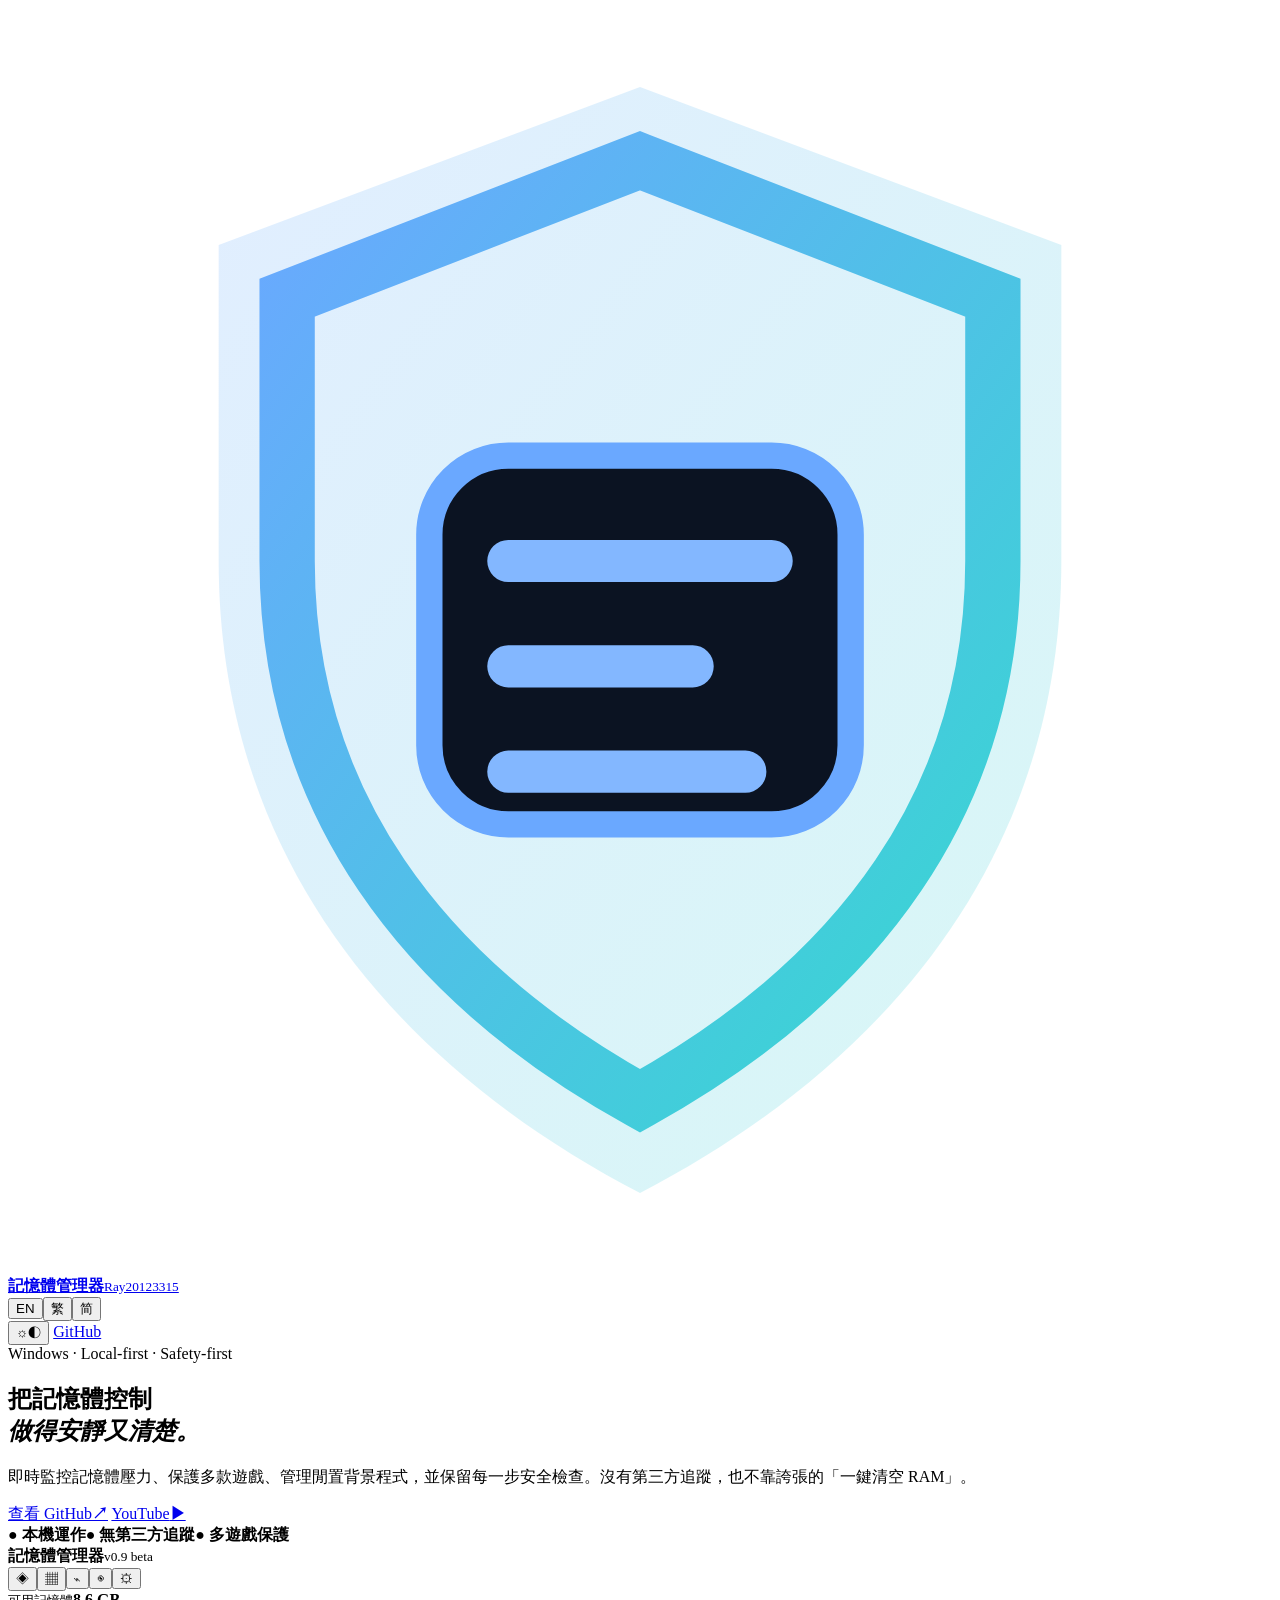
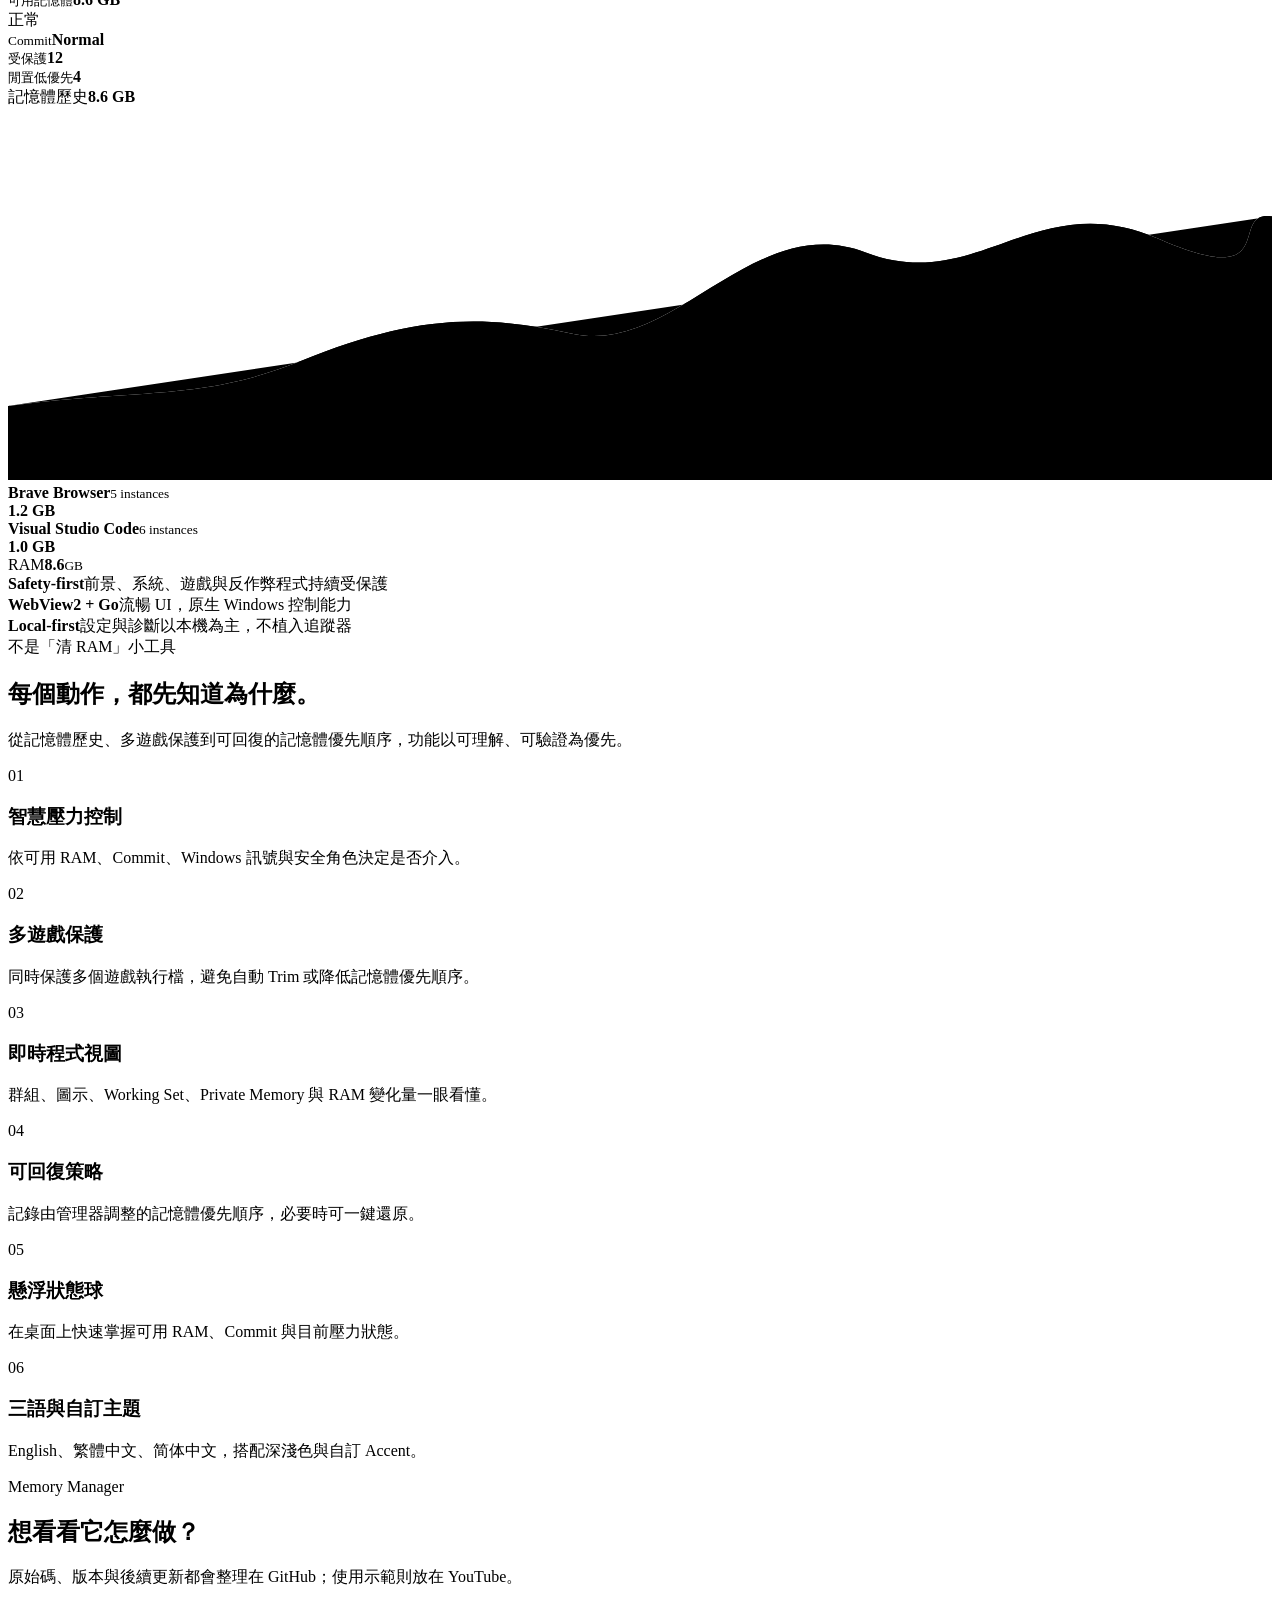
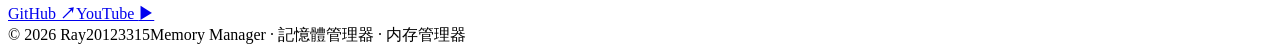
==== index.html @ 82e1d456 "Create Memory Manager landing page" ====
<!doctype html>
<html lang="zh-TW" data-theme="dark">
<head>
  <meta charset="utf-8">
  <meta name="viewport" content="width=device-width,initial-scale=1,viewport-fit=cover">
  <meta name="theme-color" content="#080b12">
  <meta name="description" content="Memory Manager / 記憶體管理器 / 内存管理器 — local-first Windows memory management by Ray20123315.">
  <title>記憶體管理器 · Memory Manager</title>
  <link rel="stylesheet" href="styles.css">
</head>
<body>
  <div class="ambient ambient-a"></div><div class="ambient ambient-b"></div>
  <header class="nav shell">
    <a class="brand" href="#top" aria-label="Memory Manager">
      <span class="logo" aria-hidden="true">
        <svg viewBox="0 0 48 48"><defs><linearGradient id="g" x1="0" y1="0" x2="1" y2="1"><stop stop-color="#6aa8ff"/><stop offset="1" stop-color="#36d8d0"/></linearGradient></defs><path d="M24 3 40 9v12c0 11-6.4 19-16 24C14.4 40 8 32 8 21V9l16-6Z" fill="url(#g)" opacity=".2"/><path d="M24 5.8 37.4 11v10c0 9.1-5.1 15.9-13.4 20.5C15.7 36.9 10.6 30.1 10.6 21V11L24 5.8Z" fill="none" stroke="url(#g)" stroke-width="2.1"/><rect x="16" y="17" width="16" height="14" rx="3" fill="#0b1322" stroke="#6aa8ff"/><path d="M19 21h10M19 25h7M19 29h9" stroke="#83b7ff" stroke-width="1.6" stroke-linecap="round"/></svg>
      </span>
      <span><strong data-i18n="brand">記憶體管理器</strong><small>Ray20123315</small></span>
    </a>
    <nav class="nav-actions">
      <div class="lang" aria-label="Language"><button data-lang="en">EN</button><button class="active" data-lang="zh-TW">繁</button><button data-lang="zh-CN">简</button></div>
      <button id="themeToggle" class="icon-button" aria-label="Theme"><span class="sun">☼</span><span class="moon">◐</span></button>
      <a class="nav-link" href="https://github.com/Ray20123315/Memory_manager" target="_blank" rel="noopener">GitHub</a>
    </nav>
  </header>

  <main id="top">
    <section class="hero shell">
      <div class="hero-copy">
        <span class="eyebrow"><i></i><span data-i18n="eyebrow">Windows · Local-first · Safety-first</span></span>
        <h1><span data-i18n="heroA">把記憶體控制</span><br><em data-i18n="heroB">做得安靜又清楚。</em></h1>
        <p data-i18n="heroText">即時監控記憶體壓力、保護多款遊戲、管理閒置背景程式，並保留每一步安全檢查。沒有第三方追蹤，也不靠誇張的「一鍵清空 RAM」。</p>
        <div class="cta-row">
          <a class="cta primary" href="https://github.com/Ray20123315/Memory_manager" target="_blank" rel="noopener"><span data-i18n="github">查看 GitHub</span><b>↗</b></a>
          <a class="cta" href="https://www.youtube.com/@raychen0817" target="_blank" rel="noopener"><span>YouTube</span><b>▶</b></a>
        </div>
        <div class="trust"><span>● <b data-i18n="local">本機運作</b></span><span>● <b data-i18n="privacy">無第三方追蹤</b></span><span>● <b data-i18n="games">多遊戲保護</b></span></div>
      </div>
      <div class="hero-ui" aria-label="Memory Manager preview">
        <div class="window">
          <div class="titlebar"><span class="dot"></span><span class="dot"></span><span class="dot"></span><b data-i18n="brand">記憶體管理器</b><small>v0.9 beta</small></div>
          <div class="dashboard">
            <div class="side"><span class="side-brand"></span><button class="sel">◈</button><button>▦</button><button>⌁</button><button>◉</button><button>⚙</button></div>
            <div class="canvas">
              <div class="topline"><div><small data-i18n="available">可用記憶體</small><strong>8.6 GB</strong></div><span class="status"><i></i><span data-i18n="normal">正常</span></span></div>
              <div class="mini-grid"><div><small>Commit</small><strong>Normal</strong></div><div><small data-i18n="protected">受保護</small><strong>12</strong></div><div><small data-i18n="idle">閒置低優先</small><strong>4</strong></div></div>
              <div class="chart-card"><div class="chart-head"><span data-i18n="history">記憶體歷史</span><b>8.6 GB</b></div><svg viewBox="0 0 560 165" preserveAspectRatio="none"><defs><linearGradient id="fill" x1="0" y1="0" x2="0" y2="1"><stop stop-color="#4c8cff" stop-opacity=".28"/><stop offset="1" stop-color="#4c8cff" stop-opacity="0"/></linearGradient></defs><path class="grid" d="M0 35H560M0 82H560M0 130H560"/><path class="area" d="M0 132 C60 124 85 130 130 112 S205 90 250 100 330 45 380 64 455 34 510 58 540 45 560 48 V165H0Z"/><path class="line" d="M0 132 C60 124 85 130 130 112 S205 90 250 100 330 45 380 64 455 34 510 58 540 45 560 48"/></svg></div>
              <div class="process-card"><span class="app-dot brave"></span><div><b>Brave Browser</b><small>5 instances</small></div><strong>1.2 GB</strong></div>
              <div class="process-card"><span class="app-dot code"></span><div><b>Visual Studio Code</b><small>6 instances</small></div><strong>1.0 GB</strong></div>
            </div>
          </div>
        </div>
        <div class="float-orb"><span>RAM</span><b>8.6</b><small>GB</small></div>
      </div>
    </section>

    <section class="strip"><div class="shell strip-inner"><div><strong>Safety-first</strong><span data-i18n="safetyLine">前景、系統、遊戲與反作弊程式持續受保護</span></div><div><strong>WebView2 + Go</strong><span data-i18n="uiLine">流暢 UI，原生 Windows 控制能力</span></div><div><strong>Local-first</strong><span data-i18n="privacyLine">設定與診斷以本機為主，不植入追蹤器</span></div></div></section>

    <section class="features shell" id="features">
      <div class="section-copy"><span class="eyebrow"><i></i><span data-i18n="featureEyebrow">不是「清 RAM」小工具</span></span><h2 data-i18n="featureTitle">每個動作，都先知道為什麼。</h2><p data-i18n="featureText">從記憶體歷史、多遊戲保護到可回復的記憶體優先順序，功能以可理解、可驗證為優先。</p></div>
      <div class="feature-cards">
        <article><span class="num">01</span><h3 data-i18n="f1t">智慧壓力控制</h3><p data-i18n="f1p">依可用 RAM、Commit、Windows 訊號與安全角色決定是否介入。</p></article>
        <article><span class="num">02</span><h3 data-i18n="f2t">多遊戲保護</h3><p data-i18n="f2p">同時保護多個遊戲執行檔，避免自動 Trim 或降低記憶體優先順序。</p></article>
        <article><span class="num">03</span><h3 data-i18n="f3t">即時程式視圖</h3><p data-i18n="f3p">群組、圖示、Working Set、Private Memory 與 RAM 變化量一眼看懂。</p></article>
        <article><span class="num">04</span><h3 data-i18n="f4t">可回復策略</h3><p data-i18n="f4p">記錄由管理器調整的記憶體優先順序，必要時可一鍵還原。</p></article>
        <article><span class="num">05</span><h3 data-i18n="f5t">懸浮狀態球</h3><p data-i18n="f5p">在桌面上快速掌握可用 RAM、Commit 與目前壓力狀態。</p></article>
        <article><span class="num">06</span><h3 data-i18n="f6t">三語與自訂主題</h3><p data-i18n="f6p">English、繁體中文、简体中文，搭配深淺色與自訂 Accent。</p></article>
      </div>
    </section>

    <section class="cta-section shell">
      <div class="cta-panel"><div><span class="eyebrow"><i></i><span data-i18n="ctaEyebrow">Memory Manager</span></span><h2 data-i18n="ctaTitle">想看看它怎麼做？</h2><p data-i18n="ctaText">原始碼、版本與後續更新都會整理在 GitHub；使用示範則放在 YouTube。</p></div><div class="cta-row"><a class="cta primary" href="https://github.com/Ray20123315/Memory_manager" target="_blank" rel="noopener">GitHub <b>↗</b></a><a class="cta" href="https://www.youtube.com/@raychen0817" target="_blank" rel="noopener">YouTube <b>▶</b></a></div></div>
    </section>
  </main>

  <footer class="shell"><span>© 2026 Ray20123315</span><span>Memory Manager · 記憶體管理器 · 内存管理器</span></footer>
  <script src="app.js"></script>
</body>
</html>
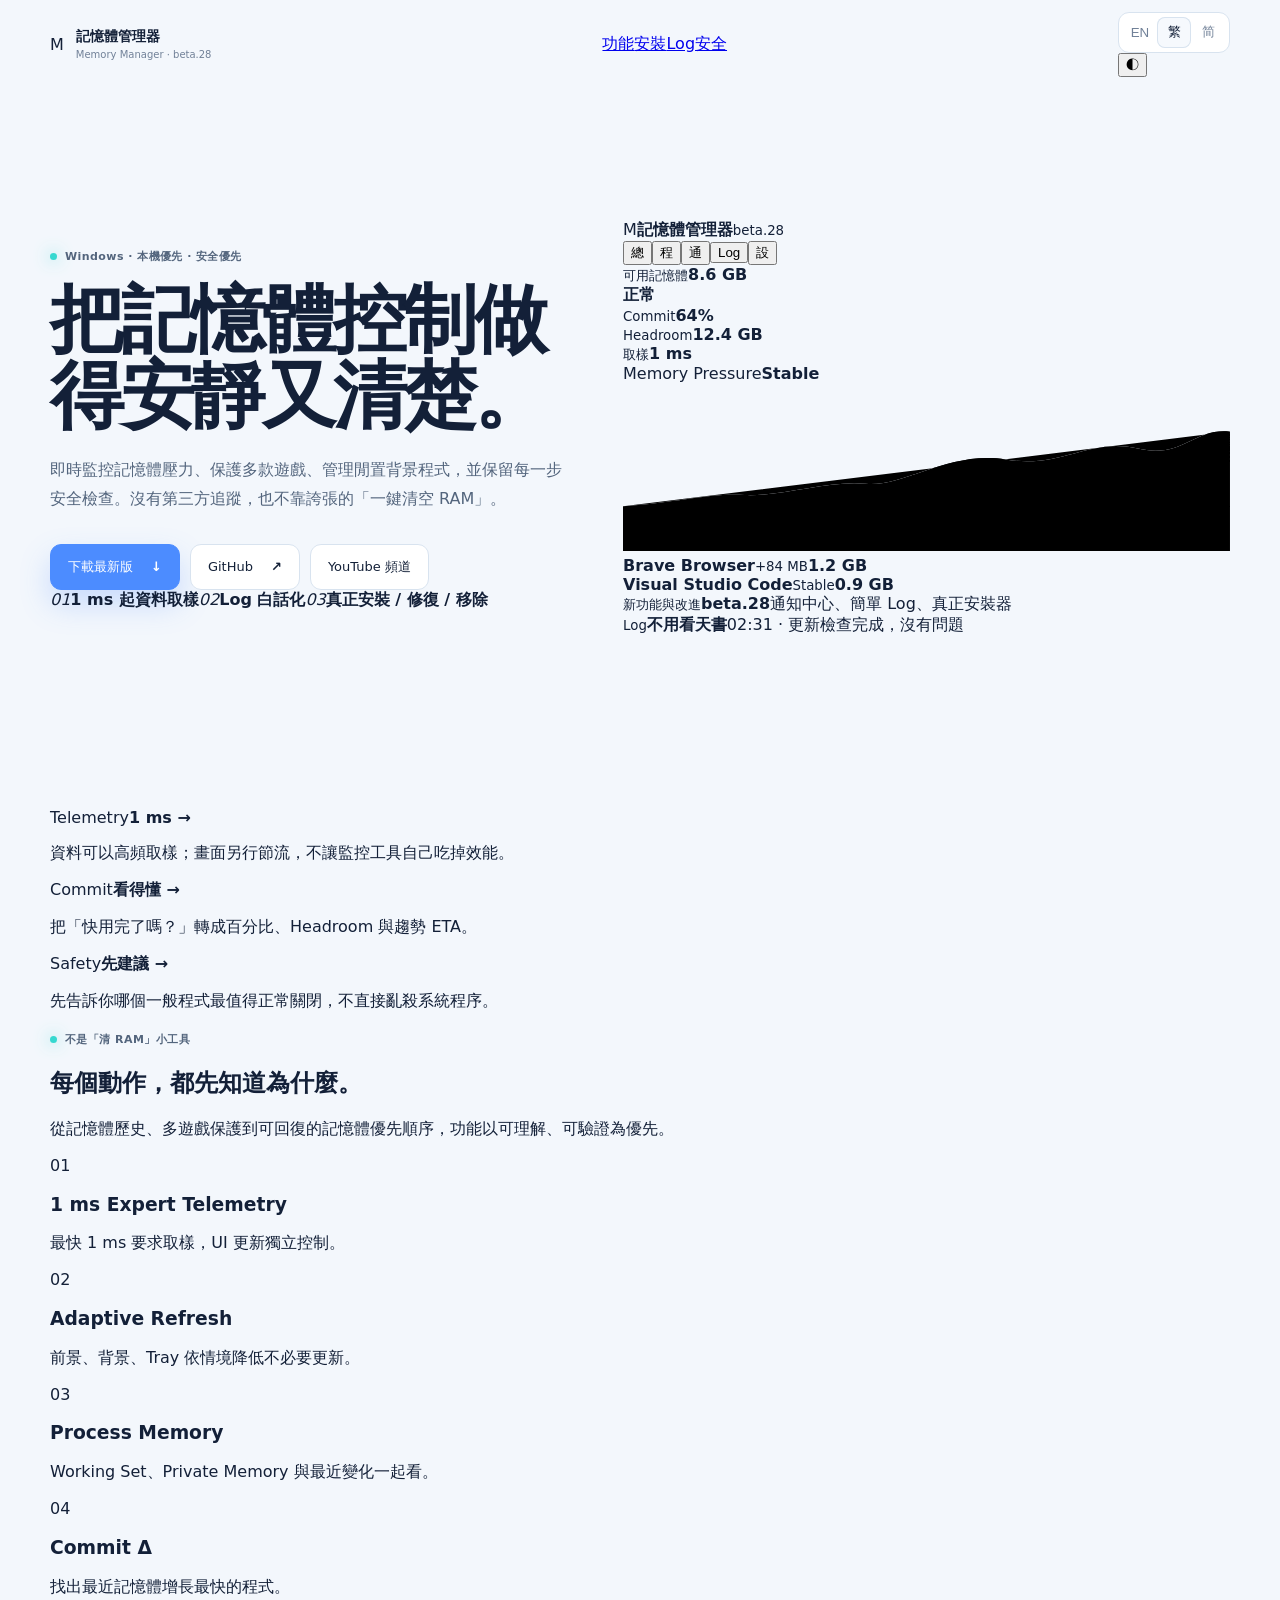
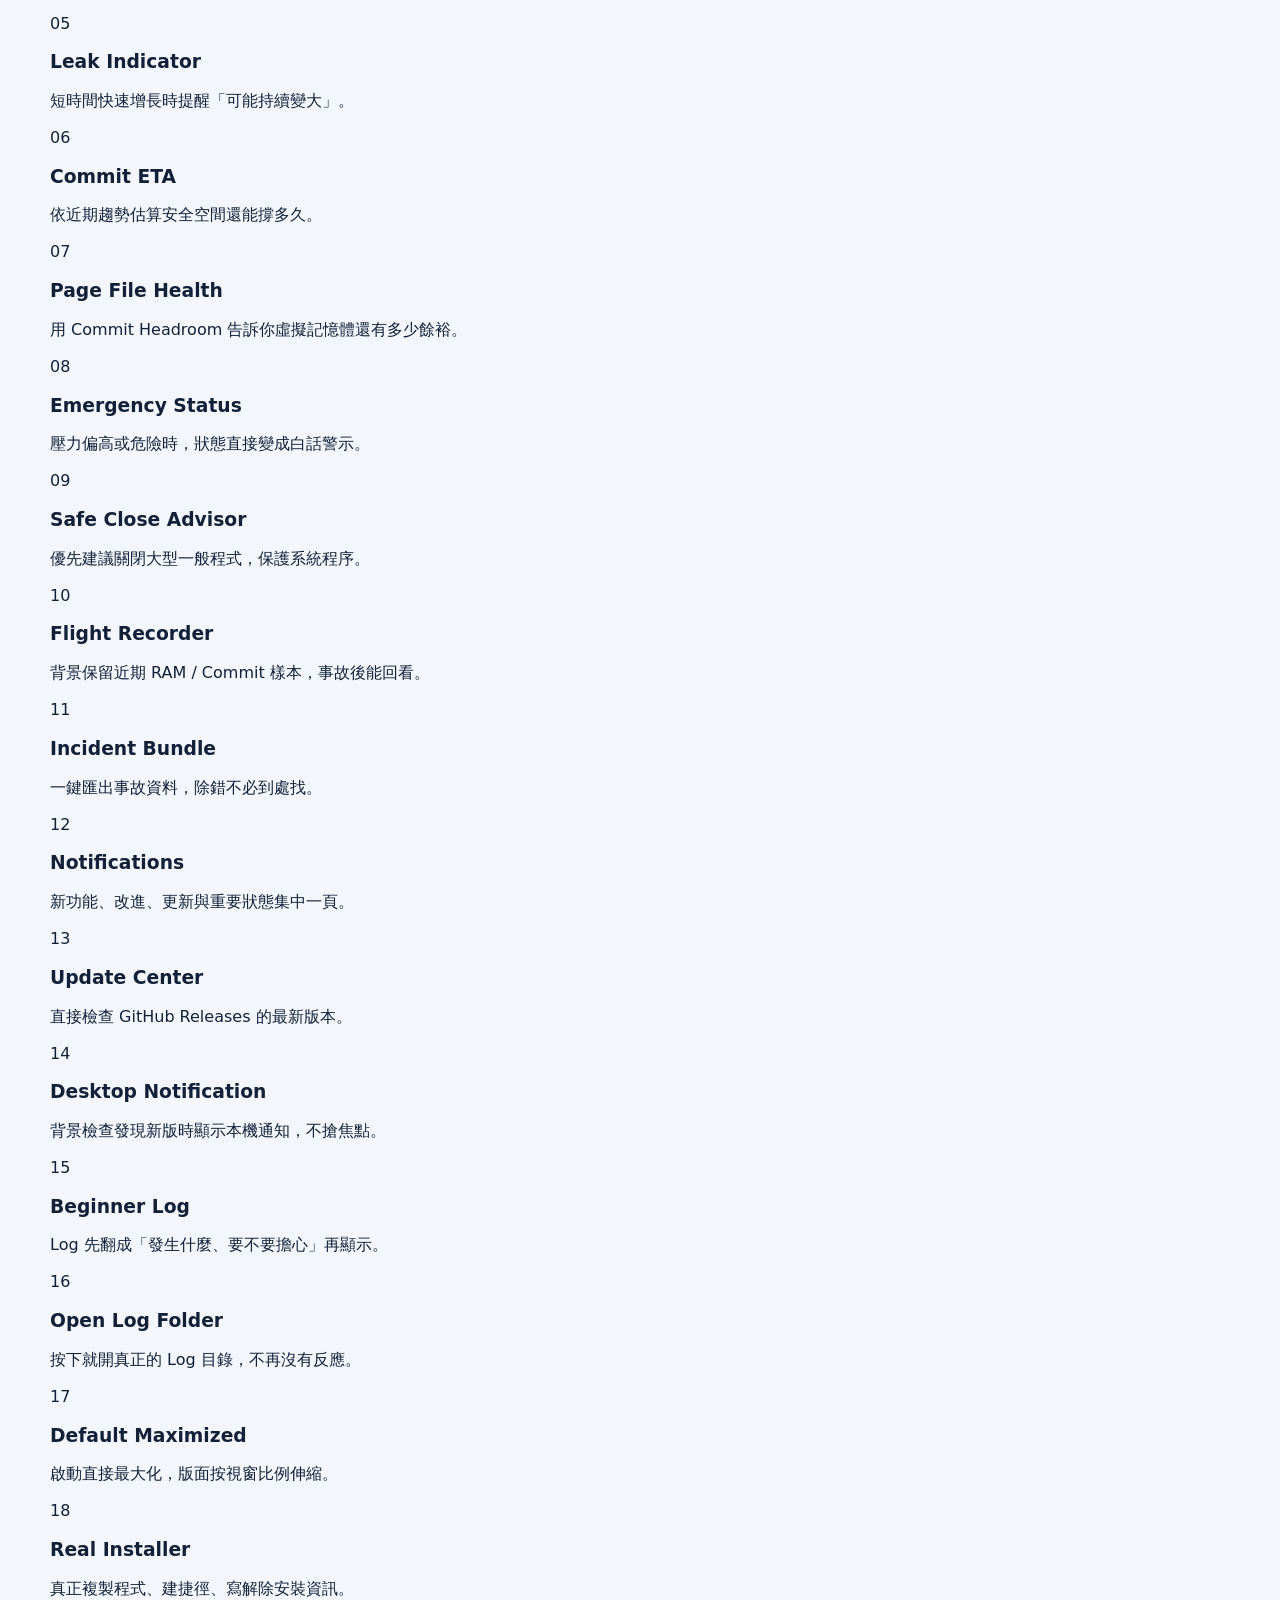
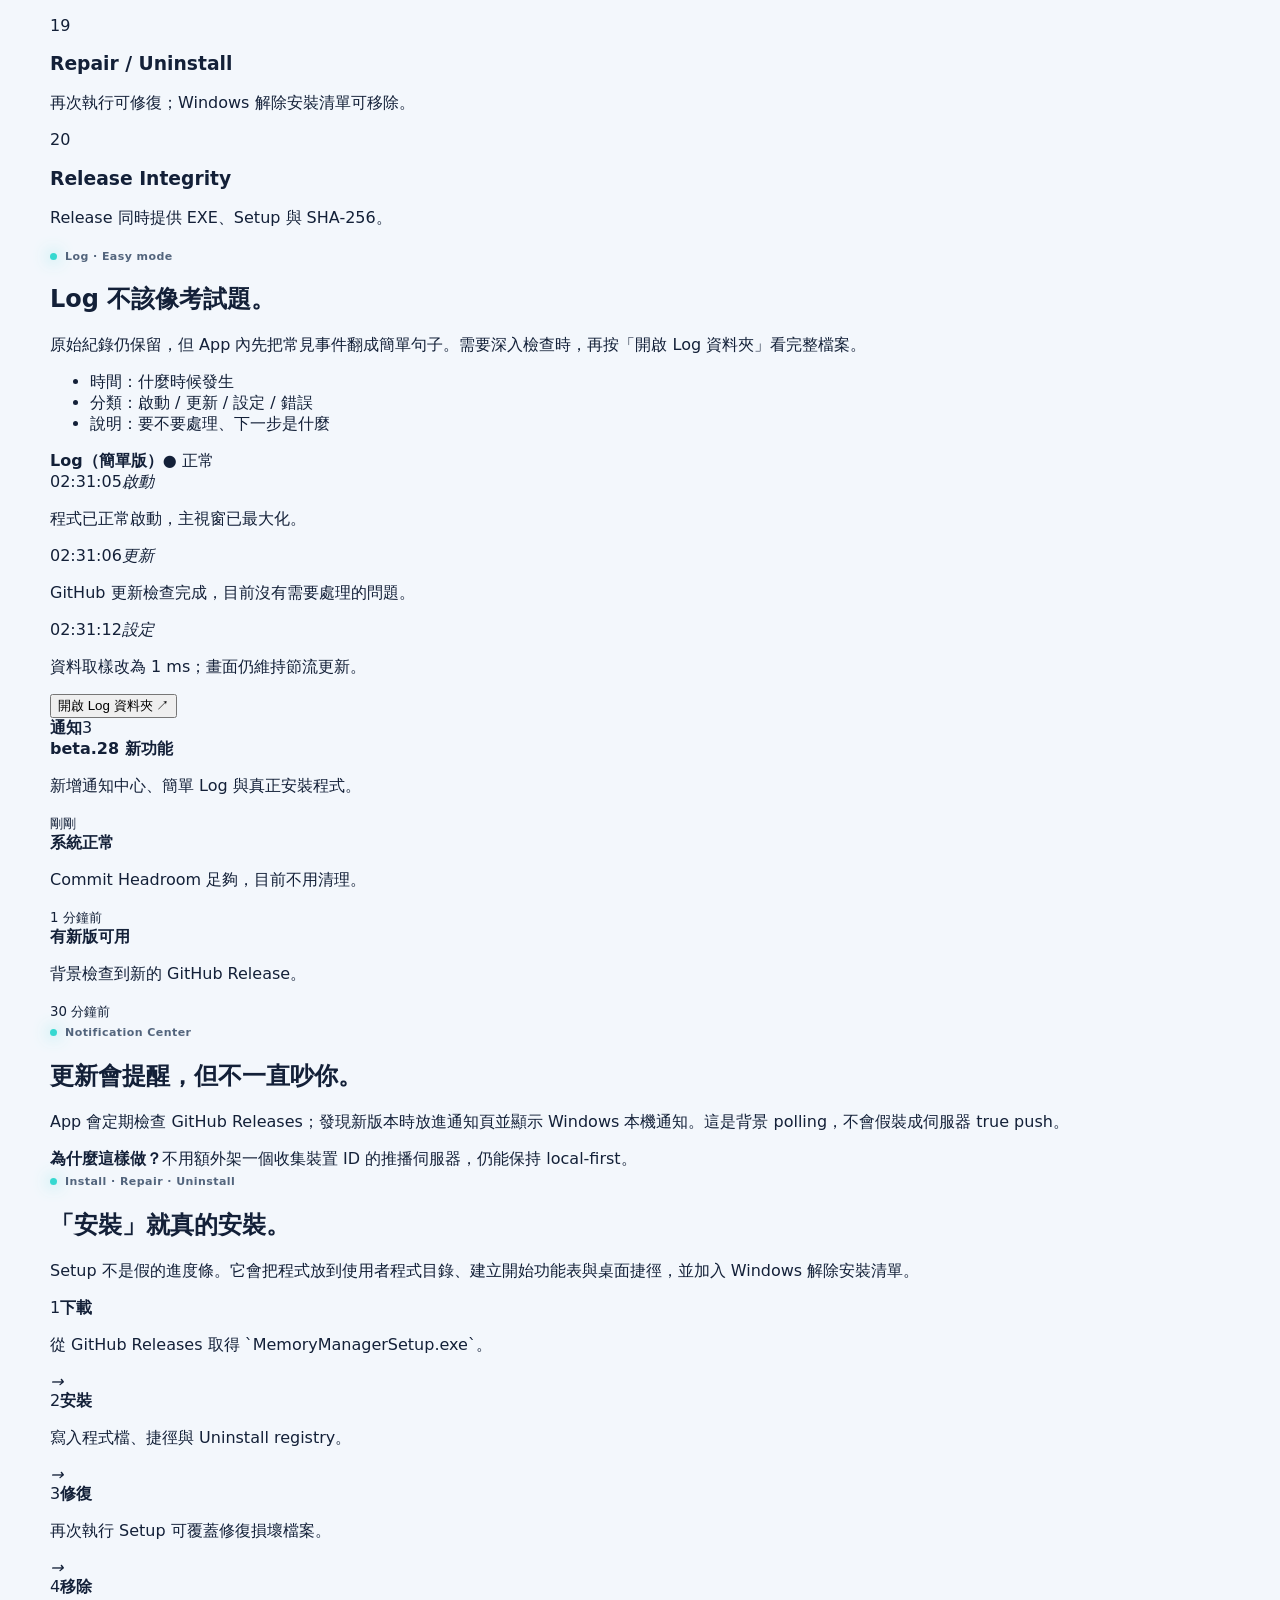
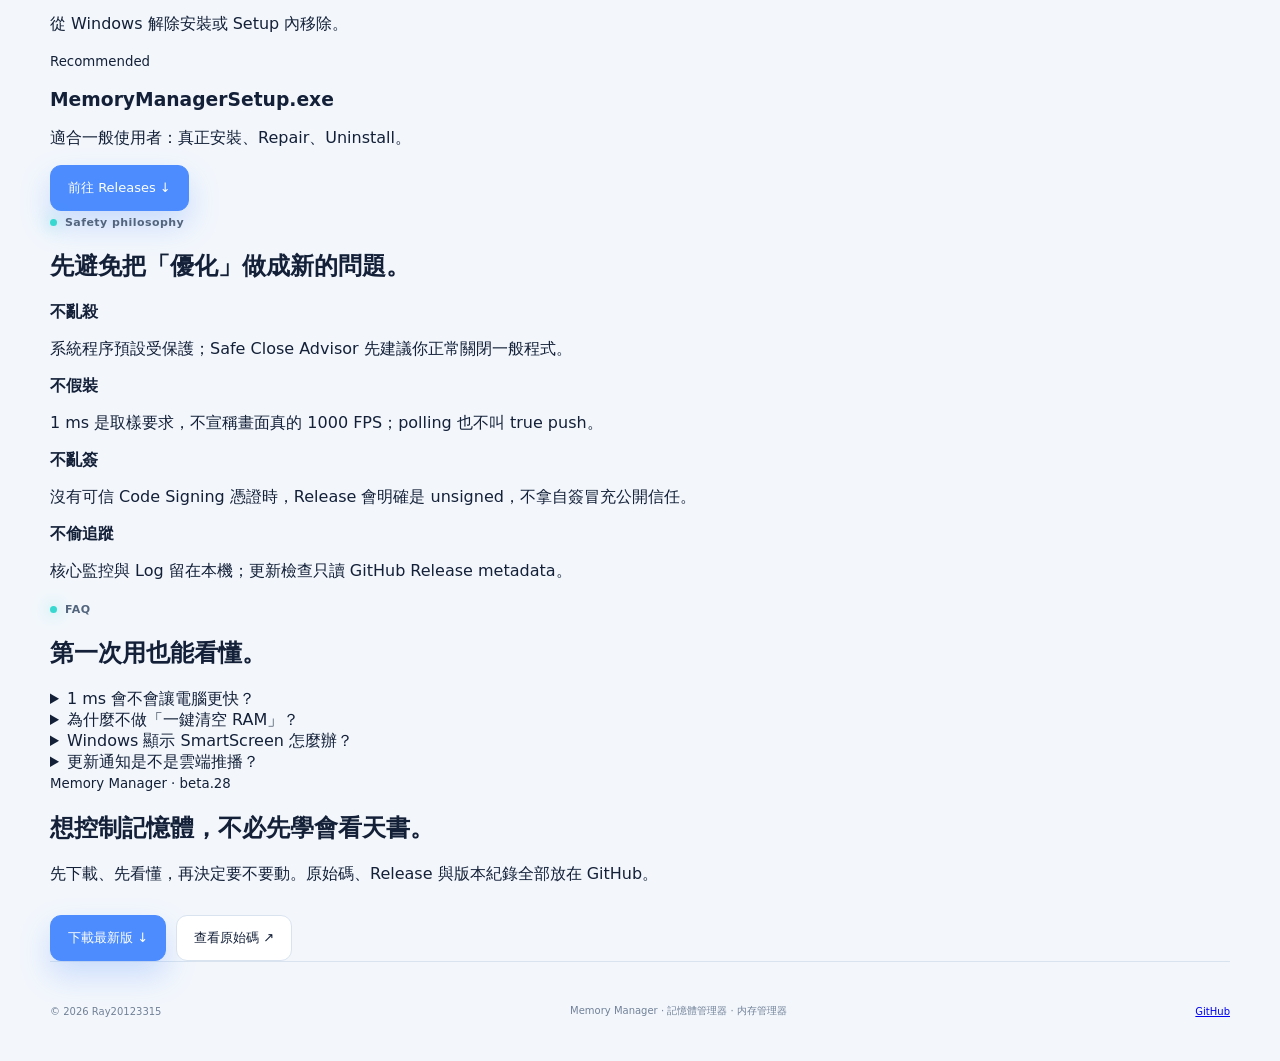
==== commit 62edda0d: "Rebuild Memory Manager product website" ====
--- a/index.html
+++ b/index.html
@@ -3,77 +3,26 @@
 <head>
   <meta charset="utf-8">
   <meta name="viewport" content="width=device-width,initial-scale=1,viewport-fit=cover">
-  <meta name="theme-color" content="#080b12">
-  <meta name="description" content="Memory Manager / 記憶體管理器 / 内存管理器 — local-first Windows memory management by Ray20123315.">
-  <title>記憶體管理器 · Memory Manager</title>
-  <link rel="stylesheet" href="styles.css">
+  <meta name="theme-color" content="#070a10">
+  <meta name="description" content="Memory Manager / 記憶體管理器 — Windows 11 記憶體監控、Commit 壓力分析、通知、簡單 Log 與安全優先的記憶體管理。">
+  <title>記憶體管理器 · Memory Manager</title><link rel="stylesheet" href="styles.css">
 </head>
 <body>
-  <div class="ambient ambient-a"></div><div class="ambient ambient-b"></div>
-  <header class="nav shell">
-    <a class="brand" href="#top" aria-label="Memory Manager">
-      <span class="logo" aria-hidden="true">
-        <svg viewBox="0 0 48 48"><defs><linearGradient id="g" x1="0" y1="0" x2="1" y2="1"><stop stop-color="#6aa8ff"/><stop offset="1" stop-color="#36d8d0"/></linearGradient></defs><path d="M24 3 40 9v12c0 11-6.4 19-16 24C14.4 40 8 32 8 21V9l16-6Z" fill="url(#g)" opacity=".2"/><path d="M24 5.8 37.4 11v10c0 9.1-5.1 15.9-13.4 20.5C15.7 36.9 10.6 30.1 10.6 21V11L24 5.8Z" fill="none" stroke="url(#g)" stroke-width="2.1"/><rect x="16" y="17" width="16" height="14" rx="3" fill="#0b1322" stroke="#6aa8ff"/><path d="M19 21h10M19 25h7M19 29h9" stroke="#83b7ff" stroke-width="1.6" stroke-linecap="round"/></svg>
-      </span>
-      <span><strong data-i18n="brand">記憶體管理器</strong><small>Ray20123315</small></span>
-    </a>
-    <nav class="nav-actions">
-      <div class="lang" aria-label="Language"><button data-lang="en">EN</button><button class="active" data-lang="zh-TW">繁</button><button data-lang="zh-CN">简</button></div>
-      <button id="themeToggle" class="icon-button" aria-label="Theme"><span class="sun">☼</span><span class="moon">◐</span></button>
-      <a class="nav-link" href="https://github.com/Ray20123315/Memory_manager" target="_blank" rel="noopener">GitHub</a>
-    </nav>
-  </header>
-
+  <div class="noise"></div><div class="orb orb-a"></div><div class="orb orb-b"></div>
+  <header class="nav shell"><a class="brand" href="#top"><span class="mark">M</span><span><strong data-i18n="brand">記憶體管理器</strong><small>Memory Manager · beta.28</small></span></a><nav class="links"><a href="#features" data-i18n="navFeatures">功能</a><a href="#install" data-i18n="navInstall">安裝</a><a href="#logs" data-i18n="navLogs">Log</a><a href="#safety" data-i18n="navSafety">安全</a></nav><div class="tools"><div class="lang"><button data-lang="en">EN</button><button class="active" data-lang="zh-TW">繁</button><button data-lang="zh-CN">简</button></div><button id="themeToggle" class="theme" aria-label="切換主題">◐</button></div></header>
   <main id="top">
     <section class="hero shell">
-      <div class="hero-copy">
-        <span class="eyebrow"><i></i><span data-i18n="eyebrow">Windows · Local-first · Safety-first</span></span>
-        <h1><span data-i18n="heroA">把記憶體控制</span><br><em data-i18n="heroB">做得安靜又清楚。</em></h1>
-        <p data-i18n="heroText">即時監控記憶體壓力、保護多款遊戲、管理閒置背景程式，並保留每一步安全檢查。沒有第三方追蹤，也不靠誇張的「一鍵清空 RAM」。</p>
-        <div class="cta-row">
-          <a class="cta primary" href="https://github.com/Ray20123315/Memory_manager" target="_blank" rel="noopener"><span data-i18n="github">查看 GitHub</span><b>↗</b></a>
-          <a class="cta" href="https://www.youtube.com/@raychen0817" target="_blank" rel="noopener"><span>YouTube</span><b>▶</b></a>
-        </div>
-        <div class="trust"><span>● <b data-i18n="local">本機運作</b></span><span>● <b data-i18n="privacy">無第三方追蹤</b></span><span>● <b data-i18n="games">多遊戲保護</b></span></div>
-      </div>
-      <div class="hero-ui" aria-label="Memory Manager preview">
-        <div class="window">
-          <div class="titlebar"><span class="dot"></span><span class="dot"></span><span class="dot"></span><b data-i18n="brand">記憶體管理器</b><small>v0.9 beta</small></div>
-          <div class="dashboard">
-            <div class="side"><span class="side-brand"></span><button class="sel">◈</button><button>▦</button><button>⌁</button><button>◉</button><button>⚙</button></div>
-            <div class="canvas">
-              <div class="topline"><div><small data-i18n="available">可用記憶體</small><strong>8.6 GB</strong></div><span class="status"><i></i><span data-i18n="normal">正常</span></span></div>
-              <div class="mini-grid"><div><small>Commit</small><strong>Normal</strong></div><div><small data-i18n="protected">受保護</small><strong>12</strong></div><div><small data-i18n="idle">閒置低優先</small><strong>4</strong></div></div>
-              <div class="chart-card"><div class="chart-head"><span data-i18n="history">記憶體歷史</span><b>8.6 GB</b></div><svg viewBox="0 0 560 165" preserveAspectRatio="none"><defs><linearGradient id="fill" x1="0" y1="0" x2="0" y2="1"><stop stop-color="#4c8cff" stop-opacity=".28"/><stop offset="1" stop-color="#4c8cff" stop-opacity="0"/></linearGradient></defs><path class="grid" d="M0 35H560M0 82H560M0 130H560"/><path class="area" d="M0 132 C60 124 85 130 130 112 S205 90 250 100 330 45 380 64 455 34 510 58 540 45 560 48 V165H0Z"/><path class="line" d="M0 132 C60 124 85 130 130 112 S205 90 250 100 330 45 380 64 455 34 510 58 540 45 560 48"/></svg></div>
-              <div class="process-card"><span class="app-dot brave"></span><div><b>Brave Browser</b><small>5 instances</small></div><strong>1.2 GB</strong></div>
-              <div class="process-card"><span class="app-dot code"></span><div><b>Visual Studio Code</b><small>6 instances</small></div><strong>1.0 GB</strong></div>
-            </div>
-          </div>
-        </div>
-        <div class="float-orb"><span>RAM</span><b>8.6</b><small>GB</small></div>
-      </div>
+      <div class="hero-copy reveal"><div class="eyebrow"><i></i><span data-i18n="eyebrow">Windows 11 · 本機優先 · 安全優先</span></div><h1><span class="hero-line" data-i18n="heroA">把記憶體控制</span><span class="hero-line accent" data-i18n="heroB">做得安靜又清楚。</span></h1><p class="lead" data-i18n="heroText">不是「一鍵清 RAM」的魔法按鈕。它先告訴你 RAM、Commit、程式增長與風險，再用白話說明現在要不要處理。</p><div class="cta-row"><a class="cta primary" href="https://github.com/Ray20123315/Memory_manager/releases/latest" target="_blank" rel="noopener"><span data-i18n="download">下載最新版</span><b>↓</b></a><a class="cta" href="https://github.com/Ray20123315/Memory_manager" target="_blank" rel="noopener">GitHub <b>↗</b></a><a class="cta ghost" href="https://www.youtube.com/@raychen0817" target="_blank" rel="noopener"><span data-i18n="youtube">YouTube 頻道</span></a></div><div class="proof"><span><i>01</i><b data-i18n="proof1">1 ms 起資料取樣</b></span><span><i>02</i><b data-i18n="proof2">Log 白話化</b></span><span><i>03</i><b data-i18n="proof3">真正安裝 / 修復 / 移除</b></span></div></div>
+      <div class="product-stage reveal delay-1" aria-label="Memory Manager animated preview"><div class="app-window"><div class="app-bar"><span class="app-logo">M</span><b data-i18n="brand">記憶體管理器</b><small>beta.28</small><span class="window-dots"><i></i><i></i><i></i></span></div><div class="app-body"><aside><button class="active">總</button><button>程</button><button>通</button><button>Log</button><button>設</button></aside><div class="dash"><div class="dash-head"><div><small data-i18n="available">可用 RAM</small><strong id="ramValue">8.6 GB</strong></div><span id="healthPill" class="health good"><i></i><b data-i18n="normal">正常</b></span></div><div class="metrics"><div><small>Commit</small><strong id="commitValue">64%</strong></div><div><small>Headroom</small><strong id="headroomValue">12.4 GB</strong></div><div><small data-i18n="sampling">取樣</small><strong>1 ms</strong></div></div><div class="chart"><div class="chart-top"><span data-i18n="pressure">Memory Pressure</span><b id="chartLabel">Stable</b></div><svg viewBox="0 0 650 180" preserveAspectRatio="none"><defs><linearGradient id="area" x1="0" y1="0" x2="0" y2="1"><stop stop-color="#4c8cff" stop-opacity=".38"/><stop offset="1" stop-color="#4c8cff" stop-opacity="0"/></linearGradient></defs><path class="grid" d="M0 45H650M0 90H650M0 135H650"/><path class="area" d="M0 132 C60 128 90 118 130 120 S220 104 260 108 350 72 410 82 500 58 550 70 610 48 650 52 V180H0Z"/><path class="line" d="M0 132 C60 128 90 118 130 120 S220 104 260 108 350 72 410 82 500 58 550 70 610 48 650 52"/></svg></div><div class="mini-row"><span><i class="appdot"></i><b>Brave Browser</b><small>+84 MB</small></span><strong>1.2 GB</strong></div><div class="mini-row"><span><i class="appdot code"></i><b>Visual Studio Code</b><small>Stable</small></span><strong>0.9 GB</strong></div></div></div></div><div class="float-card notification-pop"><small data-i18n="newUpdate">新功能與改進</small><b>beta.28</b><span data-i18n="notifText">通知中心、簡單 Log、真正安裝器</span></div><div class="float-card log-pop"><small>Log</small><b data-i18n="logOk">不用看天書</b><span data-i18n="logExample">02:31 · 更新檢查完成，沒有問題</span></div></div>
     </section>
-
-    <section class="strip"><div class="shell strip-inner"><div><strong>Safety-first</strong><span data-i18n="safetyLine">前景、系統、遊戲與反作弊程式持續受保護</span></div><div><strong>WebView2 + Go</strong><span data-i18n="uiLine">流暢 UI，原生 Windows 控制能力</span></div><div><strong>Local-first</strong><span data-i18n="privacyLine">設定與診斷以本機為主，不植入追蹤器</span></div></div></section>
-
-    <section class="features shell" id="features">
-      <div class="section-copy"><span class="eyebrow"><i></i><span data-i18n="featureEyebrow">不是「清 RAM」小工具</span></span><h2 data-i18n="featureTitle">每個動作，都先知道為什麼。</h2><p data-i18n="featureText">從記憶體歷史、多遊戲保護到可回復的記憶體優先順序，功能以可理解、可驗證為優先。</p></div>
-      <div class="feature-cards">
-        <article><span class="num">01</span><h3 data-i18n="f1t">智慧壓力控制</h3><p data-i18n="f1p">依可用 RAM、Commit、Windows 訊號與安全角色決定是否介入。</p></article>
-        <article><span class="num">02</span><h3 data-i18n="f2t">多遊戲保護</h3><p data-i18n="f2p">同時保護多個遊戲執行檔，避免自動 Trim 或降低記憶體優先順序。</p></article>
-        <article><span class="num">03</span><h3 data-i18n="f3t">即時程式視圖</h3><p data-i18n="f3p">群組、圖示、Working Set、Private Memory 與 RAM 變化量一眼看懂。</p></article>
-        <article><span class="num">04</span><h3 data-i18n="f4t">可回復策略</h3><p data-i18n="f4p">記錄由管理器調整的記憶體優先順序，必要時可一鍵還原。</p></article>
-        <article><span class="num">05</span><h3 data-i18n="f5t">懸浮狀態球</h3><p data-i18n="f5p">在桌面上快速掌握可用 RAM、Commit 與目前壓力狀態。</p></article>
-        <article><span class="num">06</span><h3 data-i18n="f6t">三語與自訂主題</h3><p data-i18n="f6p">English、繁體中文、简体中文，搭配深淺色與自訂 Accent。</p></article>
-      </div>
-    </section>
-
-    <section class="cta-section shell">
-      <div class="cta-panel"><div><span class="eyebrow"><i></i><span data-i18n="ctaEyebrow">Memory Manager</span></span><h2 data-i18n="ctaTitle">想看看它怎麼做？</h2><p data-i18n="ctaText">原始碼、版本與後續更新都會整理在 GitHub；使用示範則放在 YouTube。</p></div><div class="cta-row"><a class="cta primary" href="https://github.com/Ray20123315/Memory_manager" target="_blank" rel="noopener">GitHub <b>↗</b></a><a class="cta" href="https://www.youtube.com/@raychen0817" target="_blank" rel="noopener">YouTube <b>▶</b></a></div></div>
-    </section>
-  </main>
-
-  <footer class="shell"><span>© 2026 Ray20123315</span><span>Memory Manager · 記憶體管理器 · 内存管理器</span></footer>
-  <script src="app.js"></script>
-</body>
-</html>
+    <section class="quick shell reveal"><div><span>Telemetry</span><strong>1 ms →</strong><p data-i18n="q1">資料可以高頻取樣；畫面另行節流，不讓監控工具自己吃掉效能。</p></div><div><span>Commit</span><strong>看得懂 →</strong><p data-i18n="q2">把「快用完了嗎？」轉成百分比、Headroom 與趨勢 ETA。</p></div><div><span>Safety</span><strong>先建議 →</strong><p data-i18n="q3">先告訴你哪個一般程式最值得正常關閉，不直接亂殺系統程序。</p></div></section>
+    <section class="section shell" id="features"><div class="section-head reveal"><div class="eyebrow"><i></i><span data-i18n="featureEyebrow">beta.28 · 20+ 個實際功能</span></div><h2 data-i18n="featureTitle">功能很多，但不用先變成工程師。</h2><p data-i18n="featureText">專業資料留在底層；畫面先回答三件事：現在正常嗎？哪裡在變？我需要做什麼？</p></div><div class="feature-grid">
+      <article class="feature reveal"><span>01</span><h3>1 ms Expert Telemetry</h3><p>最快 1 ms 要求取樣，UI 更新獨立控制。</p></article><article class="feature reveal"><span>02</span><h3>Adaptive Refresh</h3><p>前景、背景、Tray 依情境降低不必要更新。</p></article><article class="feature reveal"><span>03</span><h3>Process Memory</h3><p>Working Set、Private Memory 與最近變化一起看。</p></article><article class="feature reveal"><span>04</span><h3>Commit Δ</h3><p>找出最近記憶體增長最快的程式。</p></article><article class="feature reveal"><span>05</span><h3>Leak Indicator</h3><p>短時間快速增長時提醒「可能持續變大」。</p></article><article class="feature reveal"><span>06</span><h3>Commit ETA</h3><p>依近期趨勢估算安全空間還能撐多久。</p></article><article class="feature reveal"><span>07</span><h3>Page File Health</h3><p>用 Commit Headroom 告訴你虛擬記憶體還有多少餘裕。</p></article><article class="feature reveal"><span>08</span><h3>Emergency Status</h3><p>壓力偏高或危險時，狀態直接變成白話警示。</p></article><article class="feature reveal"><span>09</span><h3>Safe Close Advisor</h3><p>優先建議關閉大型一般程式，保護系統程序。</p></article><article class="feature reveal"><span>10</span><h3>Flight Recorder</h3><p>背景保留近期 RAM / Commit 樣本，事故後能回看。</p></article><article class="feature reveal"><span>11</span><h3>Incident Bundle</h3><p>一鍵匯出事故資料，除錯不必到處找。</p></article><article class="feature reveal"><span>12</span><h3>Notifications</h3><p>新功能、改進、更新與重要狀態集中一頁。</p></article><article class="feature reveal"><span>13</span><h3>Update Center</h3><p>直接檢查 GitHub Releases 的最新版本。</p></article><article class="feature reveal"><span>14</span><h3>Desktop Notification</h3><p>背景檢查發現新版時顯示本機通知，不搶焦點。</p></article><article class="feature reveal"><span>15</span><h3>Beginner Log</h3><p>Log 先翻成「發生什麼、要不要擔心」再顯示。</p></article><article class="feature reveal"><span>16</span><h3>Open Log Folder</h3><p>按下就開真正的 Log 目錄，不再沒有反應。</p></article><article class="feature reveal"><span>17</span><h3>Default Maximized</h3><p>啟動直接最大化，版面按視窗比例伸縮。</p></article><article class="feature reveal"><span>18</span><h3>Real Installer</h3><p>真正複製程式、建捷徑、寫解除安裝資訊。</p></article><article class="feature reveal"><span>19</span><h3>Repair / Uninstall</h3><p>再次執行可修復；Windows 解除安裝清單可移除。</p></article><article class="feature reveal"><span>20</span><h3>Release Integrity</h3><p>Release 同時提供 EXE、Setup 與 SHA-256。</p></article></div></section>
+    <section class="section shell split" id="logs"><div class="section-head reveal"><div class="eyebrow"><i></i><span>Log · Easy mode</span></div><h2 data-i18n="logTitle">Log 不該像考試題。</h2><p data-i18n="logText">原始紀錄仍保留，但 App 內先把常見事件翻成簡單句子。需要深入檢查時，再按「開啟 Log 資料夾」看完整檔案。</p><ul class="checks"><li>時間：什麼時候發生</li><li>分類：啟動 / 更新 / 設定 / 錯誤</li><li>說明：要不要處理、下一步是什麼</li></ul></div><div class="log-demo reveal delay-1"><div class="log-head"><b>Log（簡單版）</b><span>● 正常</span></div><div class="log-line"><time>02:31:05</time><em>啟動</em><p>程式已正常啟動，主視窗已最大化。</p></div><div class="log-line"><time>02:31:06</time><em>更新</em><p>GitHub 更新檢查完成，目前沒有需要處理的問題。</p></div><div class="log-line"><time>02:31:12</time><em>設定</em><p>資料取樣改為 1 ms；畫面仍維持節流更新。</p></div><button class="fake-button">開啟 Log 資料夾 ↗</button></div></section>
+    <section class="section shell split reverse" id="notifications"><div class="notify-demo reveal"><div class="notify-top"><b>通知</b><span>3</span></div><article><i class="blue"></i><div><strong>beta.28 新功能</strong><p>新增通知中心、簡單 Log 與真正安裝程式。</p><small>剛剛</small></div></article><article><i class="green"></i><div><strong>系統正常</strong><p>Commit Headroom 足夠，目前不用清理。</p><small>1 分鐘前</small></div></article><article><i class="orange"></i><div><strong>有新版可用</strong><p>背景檢查到新的 GitHub Release。</p><small>30 分鐘前</small></div></article></div><div class="section-head reveal delay-1"><div class="eyebrow"><i></i><span>Notification Center</span></div><h2 data-i18n="notifyTitle">更新會提醒，但不一直吵你。</h2><p data-i18n="notifyText">App 會定期檢查 GitHub Releases；發現新版本時放進通知頁並顯示 Windows 本機通知。這是背景 polling，不會假裝成伺服器 true push。</p><div class="callout"><b>為什麼這樣做？</b><span>不用額外架一個收集裝置 ID 的推播伺服器，仍能保持 local-first。</span></div></div></section>
+    <section class="section shell" id="install"><div class="section-head center reveal"><div class="eyebrow"><i></i><span>Install · Repair · Uninstall</span></div><h2 data-i18n="installTitle">「安裝」就真的安裝。</h2><p data-i18n="installText">Setup 不是假的進度條。它會把程式放到使用者程式目錄、建立開始功能表與桌面捷徑，並加入 Windows 解除安裝清單。</p></div><div class="install-flow reveal"><div><span>1</span><b>下載</b><p>從 GitHub Releases 取得 `MemoryManagerSetup.exe`。</p></div><i>→</i><div><span>2</span><b>安裝</b><p>寫入程式檔、捷徑與 Uninstall registry。</p></div><i>→</i><div><span>3</span><b>修復</b><p>再次執行 Setup 可覆蓋修復損壞檔案。</p></div><i>→</i><div><span>4</span><b>移除</b><p>從 Windows 解除安裝或 Setup 內移除。</p></div></div><div class="download-card reveal"><div><small>Recommended</small><h3>MemoryManagerSetup.exe</h3><p>適合一般使用者：真正安裝、Repair、Uninstall。</p></div><a class="cta primary" href="https://github.com/Ray20123315/Memory_manager/releases/latest" target="_blank" rel="noopener">前往 Releases ↓</a></div></section>
+    <section class="section shell safety" id="safety"><div class="section-head reveal"><div class="eyebrow"><i></i><span>Safety philosophy</span></div><h2 data-i18n="safetyTitle">先避免把「優化」做成新的問題。</h2></div><div class="safety-grid"><article class="reveal"><b>不亂殺</b><p>系統程序預設受保護；Safe Close Advisor 先建議你正常關閉一般程式。</p></article><article class="reveal"><b>不假裝</b><p>1 ms 是取樣要求，不宣稱畫面真的 1000 FPS；polling 也不叫 true push。</p></article><article class="reveal"><b>不亂簽</b><p>沒有可信 Code Signing 憑證時，Release 會明確是 unsigned，不拿自簽冒充公開信任。</p></article><article class="reveal"><b>不偷追蹤</b><p>核心監控與 Log 留在本機；更新檢查只讀 GitHub Release metadata。</p></article></div></section>
+    <section class="section shell faq"><div class="section-head reveal"><div class="eyebrow"><i></i><span>FAQ</span></div><h2>第一次用也能看懂。</h2></div><details class="reveal"><summary>1 ms 會不會讓電腦更快？</summary><p>不會。它只是讓資料引擎可以更密集取樣。大多數情況 10–100 ms 已足夠，畫面也不需要每毫秒重畫。</p></details><details class="reveal"><summary>為什麼不做「一鍵清空 RAM」？</summary><p>Windows 會主動使用 RAM 做快取；空白 RAM 本身不是效能目標。工具優先處理「壓力是否真的高、哪個程式在增長」。</p></details><details class="reveal"><summary>Windows 顯示 SmartScreen 怎麼辦？</summary><p>公開可信簽章需要正式 Code Signing 憑證或服務。專案不會用自簽憑證假裝已解決 SmartScreen。</p></details><details class="reveal"><summary>更新通知是不是雲端推播？</summary><p>目前不是。App 每 30 分鐘讀一次 GitHub Releases；發現版本變化才在本機通知。</p></details></section>
+    <section class="final shell reveal"><div><small>Memory Manager · beta.28</small><h2 data-i18n="finalTitle">想控制記憶體，不必先學會看天書。</h2><p data-i18n="finalText">先下載、先看懂，再決定要不要動。原始碼、Release 與版本紀錄全部放在 GitHub。</p></div><div class="cta-row"><a class="cta primary" href="https://github.com/Ray20123315/Memory_manager/releases/latest" target="_blank" rel="noopener">下載最新版 ↓</a><a class="cta" href="https://github.com/Ray20123315/Memory_manager" target="_blank" rel="noopener">查看原始碼 ↗</a></div></section>
+  </main><footer class="shell"><span>© 2026 Ray20123315</span><span>Memory Manager · 記憶體管理器 · 内存管理器</span><a href="https://github.com/Ray20123315/Memory_manager" target="_blank" rel="noopener">GitHub</a></footer><script src="app.js"></script>
+</body></html>
--- a/styles.css
+++ b/styles.css
@@ -0,0 +1 @@
+:root{--bg:#080b12;--bg2:#0d121c;--panel:#111824;--panel2:#151f2f;--text:#eef5ff;--soft:#afbed2;--muted:#73849b;--line:#24344a;--accent:#4c8cff;--accent2:#36d8d0;--shadow:0 36px 100px rgba(0,0,0,.42);font-family:Inter,"Segoe UI",system-ui,sans-serif;color-scheme:dark}*{box-sizing:border-box}html{scroll-behavior:smooth}body{margin:0;background:var(--bg);color:var(--text);overflow-x:hidden}body:before{content:"";position:fixed;inset:0;z-index:-3;background:linear-gradient(rgba(255,255,255,.025) 1px,transparent 1px),linear-gradient(90deg,rgba(255,255,255,.025) 1px,transparent 1px);background-size:44px 44px;mask-image:linear-gradient(to bottom,black,transparent 82%)}[data-theme=light]{--bg:#f3f7fc;--bg2:#edf3fa;--panel:#fff;--panel2:#f6f9fd;--text:#132038;--soft:#53657d;--muted:#718198;--line:#d8e3ef;--shadow:0 36px 100px rgba(46,70,105,.16);color-scheme:light}.shell{width:min(1180px,calc(100% - 40px));margin-inline:auto}.ambient{position:fixed;z-index:-2;border-radius:50%;filter:blur(1px);pointer-events:none}.ambient-a{width:640px;height:640px;top:-390px;right:-190px;background:radial-gradient(circle,color-mix(in srgb,var(--accent) 22%,transparent),transparent 68%)}.ambient-b{width:520px;height:520px;left:-310px;top:36%;background:radial-gradient(circle,color-mix(in srgb,var(--accent2) 14%,transparent),transparent 69%)}.nav{height:88px;display:flex;align-items:center;justify-content:space-between;gap:20px}.brand{display:flex;align-items:center;gap:12px;text-decoration:none;color:var(--text)}.brand .logo{width:42px;height:42px;display:grid;place-items:center}.brand svg{width:42px}.brand strong{display:block;font-size:14px}.brand small{display:block;margin-top:3px;color:var(--muted);font-size:10px}.nav-actions{display:flex;align-items:center;gap:9px}.lang{display:flex;padding:4px;background:var(--panel);border:1px solid var(--line);border-radius:11px}.lang button,.icon-button{border:0;background:transparent;color:var(--muted);height:31px;min-width:34px;border-radius:8px;cursor:pointer}.lang button.active{background:var(--panel2);color:var(--text);box-shadow:inset 0 0 0 1px var(--line)}.icon-button{display:grid;place-items:center;border:1px solid var(--line);background:var(--panel)}.moon{display:none}[data-theme=light] .sun{display:none}[data-theme=light] .moon{display:inline}.nav-link{height:39px;display:flex;align-items:center;padding:0 14px;border:1px solid var(--line);border-radius:10px;color:var(--soft);text-decoration:none;background:var(--panel)}.hero{min-height:720px;display:grid;grid-template-columns:minmax(0,.92fr) minmax(520px,1.08fr);align-items:center;gap:56px;padding-block:50px 90px}.eyebrow{display:inline-flex;align-items:center;gap:8px;color:var(--soft);font-size:11px;font-weight:650;letter-spacing:.04em}.eyebrow i{width:7px;height:7px;border-radius:50%;background:var(--accent2);box-shadow:0 0 16px color-mix(in srgb,var(--accent2) 80%,transparent)}.hero h1{font-size:clamp(48px,5.8vw,78px);line-height:1.02;letter-spacing:-.045em;margin:18px 0 22px}.hero h1 em{font-style:normal;background:linear-gradient(92deg,var(--accent),var(--accent2));background-clip:text;color:transparent}.hero-copy>p{font-size:16px;line-height:1.8;color:var(--soft);max-width:640px}.cta-row{display:flex;gap:10px;flex-wrap:wrap;margin-top:30px}.cta{height:46px;display:inline-flex;align-items:center;gap:18px;padding:0 17px;border-radius:11px;border:1px solid var(--line);background:var(--panel);text-decoration:none;color:var(--text);font-size:13px;transition:transform .2s,border-color .2s,box-shadow .2s}.cta:hover{transform:translateY(-2px);border-color:color-mix(in srgb,var(--accent) 55%,var(--line))}.cta.primary{background:var(--accent);border-color:var(--accent);color:white;box-shadow:0 14px 30px color-mix(in srgb,var(--accent) 25%,transparent)}.trust{display:flex;gap:18px;flex-wrap:wrap;margin-top:24px;color:var(--muted);font-size:10px}.trust span{display:flex;gap:6px}.trust span::first-letter{color:var(--accent2)}.hero-ui{position:relative}.window{border:1px solid var(--line);border-radius:22px;background:color-mix(in srgb,var(--panel) 96%,transparent);box-shadow:var(--shadow);overflow:hidden;transform:perspective(1100px) rotateY(-2deg) rotateX(1deg);transition:transform .5s cubic-bezier(.2,.8,.2,1)}.hero-ui:hover .window{transform:perspective(1100px) rotateY(0) rotateX(0) translateY(-4px)}.titlebar{height:45px;display:flex;align-items:center;gap:7px;padding:0 14px;border-bottom:1px solid var(--line);font-size:10px;color:var(--muted)}.titlebar .dot{width:7px;height:7px;border-radius:50%;background:var(--line)}.titlebar b{margin-left:7px;color:var(--soft)}.titlebar small{margin-left:auto}.dashboard{height:470px;display:grid;grid-template-columns:52px 1fr}.side{border-right:1px solid var(--line);padding:10px 8px;display:flex;flex-direction:column;gap:7px;background:var(--bg2)}.side-brand{width:28px;height:28px;margin:1px auto 10px;border-radius:8px;background:linear-gradient(145deg,var(--accent),var(--accent2));box-shadow:0 8px 20px color-mix(in srgb,var(--accent) 25%,transparent)}.side button{height:34px;border:0;border-radius:8px;background:transparent;color:var(--muted)}.side button.sel{background:color-mix(in srgb,var(--accent) 15%,var(--panel));color:var(--accent)}.canvas{padding:22px;overflow:hidden;background:linear-gradient(145deg,color-mix(in srgb,var(--bg) 94%,var(--accent) 6%),var(--bg))}.topline{display:flex;align-items:center;justify-content:space-between}.topline small,.mini-grid small,.process-card small{display:block;color:var(--muted);font-size:9px}.topline strong{display:block;font-size:25px;margin-top:4px}.status{display:flex;align-items:center;gap:7px;padding:6px 9px;border-radius:999px;border:1px solid color-mix(in srgb,var(--accent2) 25%,var(--line));font-size:10px;color:var(--soft)}.status i{width:6px;height:6px;border-radius:50%;background:var(--accent2)}.mini-grid{display:grid;grid-template-columns:repeat(3,1fr);gap:8px;margin-top:18px}.mini-grid>div{padding:11px;border:1px solid var(--line);border-radius:11px;background:var(--panel)}.mini-grid strong{display:block;margin-top:4px;font-size:12px}.chart-card{margin-top:10px;padding:13px;border:1px solid var(--line);border-radius:13px;background:var(--panel)}.chart-head{display:flex;justify-content:space-between;align-items:center;font-size:10px;color:var(--muted)}.chart-head b{color:var(--text)}.chart-card svg{width:100%;height:150px;margin-top:4px;overflow:visible}.chart-card .grid{fill:none;stroke:var(--line);stroke-width:1;stroke-dasharray:3 5}.chart-card .area{fill:url(#fill)}.chart-card .line{fill:none;stroke:var(--accent);stroke-width:3;stroke-linecap:round;filter:drop-shadow(0 3px 5px color-mix(in srgb,var(--accent) 35%,transparent))}.process-card{display:grid;grid-template-columns:30px 1fr auto;gap:10px;align-items:center;margin-top:8px;padding:9px 11px;border-radius:11px;border:1px solid var(--line);background:var(--panel)}.process-card b{font-size:10px}.process-card strong{font-size:10px}.app-dot{width:26px;height:26px;border-radius:8px;background:var(--accent)}.app-dot.brave{background:linear-gradient(145deg,#ff7042,#ff3b26)}.app-dot.code{background:linear-gradient(145deg,#5fb2ff,#167dcb)}.float-orb{position:absolute;right:-18px;bottom:52px;width:78px;height:78px;border-radius:50%;display:grid;place-items:center;align-content:center;background:radial-gradient(circle at 35% 28%,#87b8ff,var(--accent) 50%,#2553aa);border:1px solid rgba(255,255,255,.2);box-shadow:0 18px 40px color-mix(in srgb,var(--accent) 34%,transparent);color:white;animation:orb 5s ease-in-out infinite}.float-orb span,.float-orb small{font-size:8px;opacity:.75}.float-orb b{font-size:20px;line-height:1}@keyframes orb{0%,100%{transform:translateY(0)}50%{transform:translateY(-8px)}}.strip{border-block:1px solid var(--line);background:color-mix(in srgb,var(--panel) 60%,transparent)}.strip-inner{display:grid;grid-template-columns:repeat(3,1fr)}.strip-inner>div{padding:24px 30px;border-right:1px solid var(--line)}.strip-inner>div:first-child{padding-left:0}.strip-inner>div:last-child{border-right:0}.strip strong{display:block;font-size:12px}.strip span{display:block;margin-top:5px;color:var(--muted);font-size:10px;line-height:1.5}.features{padding-block:120px}.section-copy{max-width:680px}.section-copy h2,.cta-panel h2{font-size:clamp(34px,4vw,54px);letter-spacing:-.035em;margin:16px 0}.section-copy p,.cta-panel p{color:var(--soft);line-height:1.8}.feature-cards{display:grid;grid-template-columns:repeat(3,1fr);gap:12px;margin-top:48px}.feature-cards article{position:relative;min-height:210px;padding:25px;border:1px solid var(--line);border-radius:17px;background:var(--panel);overflow:hidden;transition:transform .2s,border-color .2s}.feature-cards article:hover{transform:translateY(-4px);border-color:color-mix(in srgb,var(--accent) 50%,var(--line))}.feature-cards article:after{content:"";position:absolute;width:130px;height:130px;right:-70px;bottom:-80px;border-radius:50%;background:color-mix(in srgb,var(--accent) 9%,transparent)}.feature-cards .num{font-family:ui-monospace,monospace;color:var(--accent);font-size:10px}.feature-cards h3{font-size:17px;margin:38px 0 8px}.feature-cards p{font-size:12px;line-height:1.65;color:var(--muted)}.cta-section{padding-bottom:100px}.cta-panel{display:flex;justify-content:space-between;align-items:end;gap:30px;padding:48px;border:1px solid color-mix(in srgb,var(--accent) 35%,var(--line));border-radius:24px;background:linear-gradient(130deg,color-mix(in srgb,var(--accent) 10%,var(--panel)),var(--panel));box-shadow:var(--shadow)}.cta-panel .cta-row{flex-wrap:nowrap}footer{height:100px;border-top:1px solid var(--line);display:flex;align-items:center;justify-content:space-between;color:var(--muted);font-size:10px}@media(max-width:960px){.hero{grid-template-columns:1fr;min-height:auto}.hero-copy{padding-top:40px}.hero-ui{width:min(720px,100%);margin:auto}.strip-inner{grid-template-columns:1fr}.strip-inner>div{padding:18px 0;border-right:0;border-bottom:1px solid var(--line)}.feature-cards{grid-template-columns:repeat(2,1fr)}.cta-panel{align-items:flex-start;flex-direction:column}}@media(max-width:620px){.shell{width:min(100% - 24px,1180px)}.nav{height:74px}.brand small,.nav-link{display:none}.hero{padding-top:25px;gap:35px}.hero h1{font-size:45px}.hero-copy>p{font-size:14px}.dashboard{height:400px}.canvas{padding:14px}.mini-grid{grid-template-columns:1fr 1fr}.mini-grid>div:last-child{display:none}.float-orb{width:65px;height:65px;right:-4px}.feature-cards{grid-template-columns:1fr}.features{padding-block:80px}.cta-panel{padding:30px 22px}.cta-panel .cta-row{flex-wrap:wrap}footer{height:auto;min-height:90px;gap:12px;align-items:flex-start;justify-content:center;flex-direction:column}}
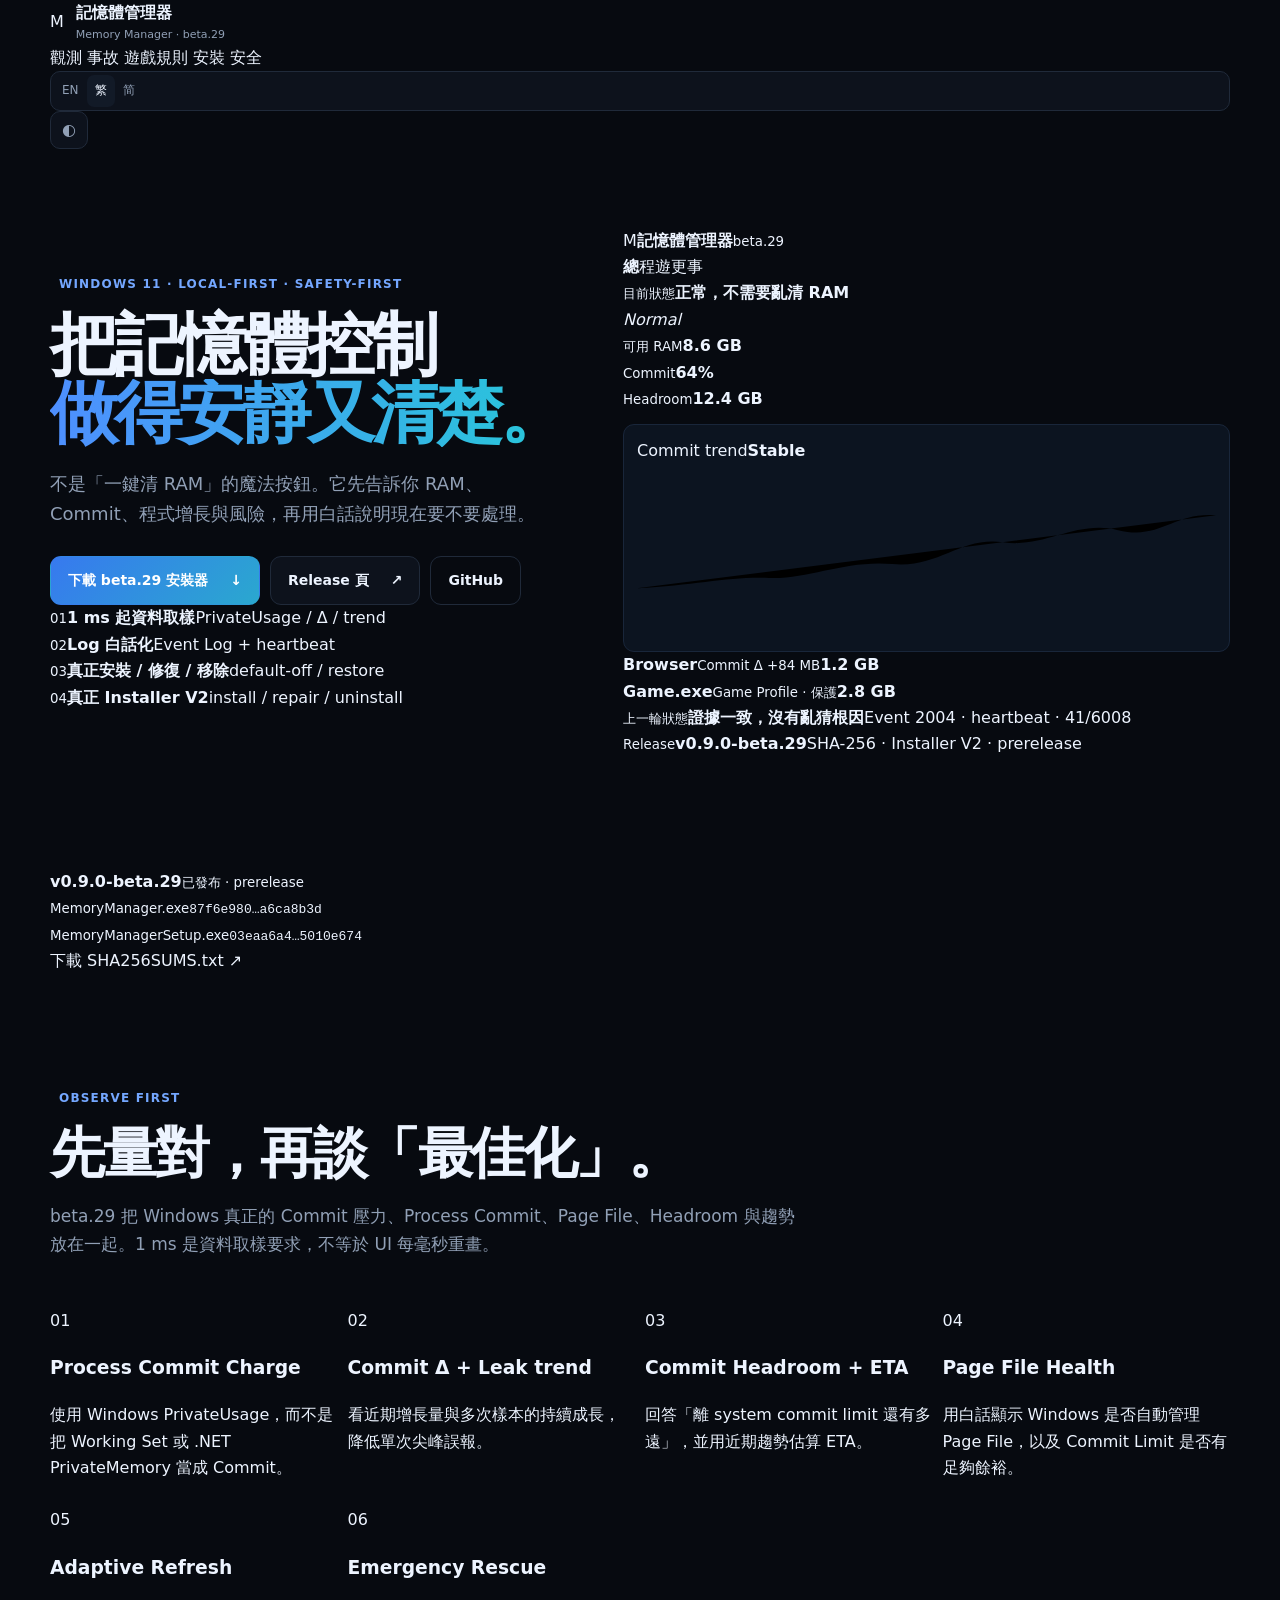
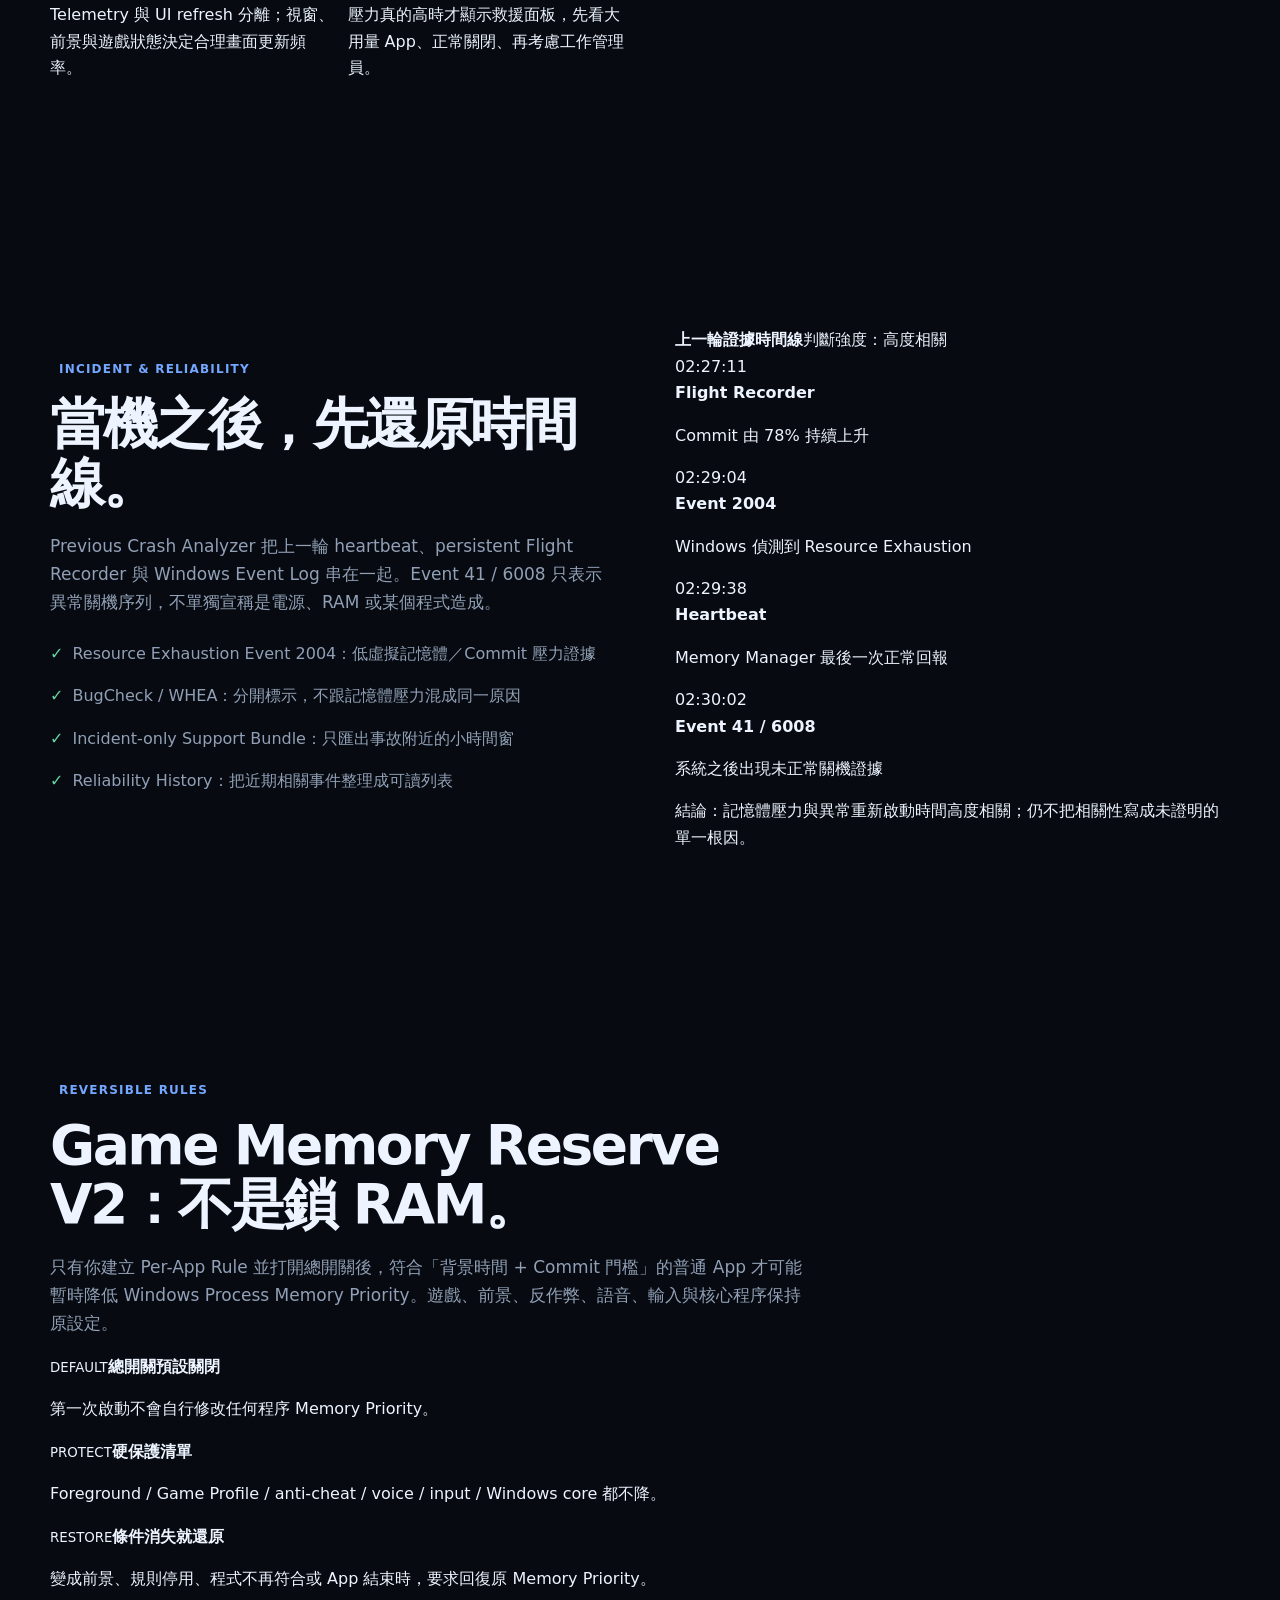
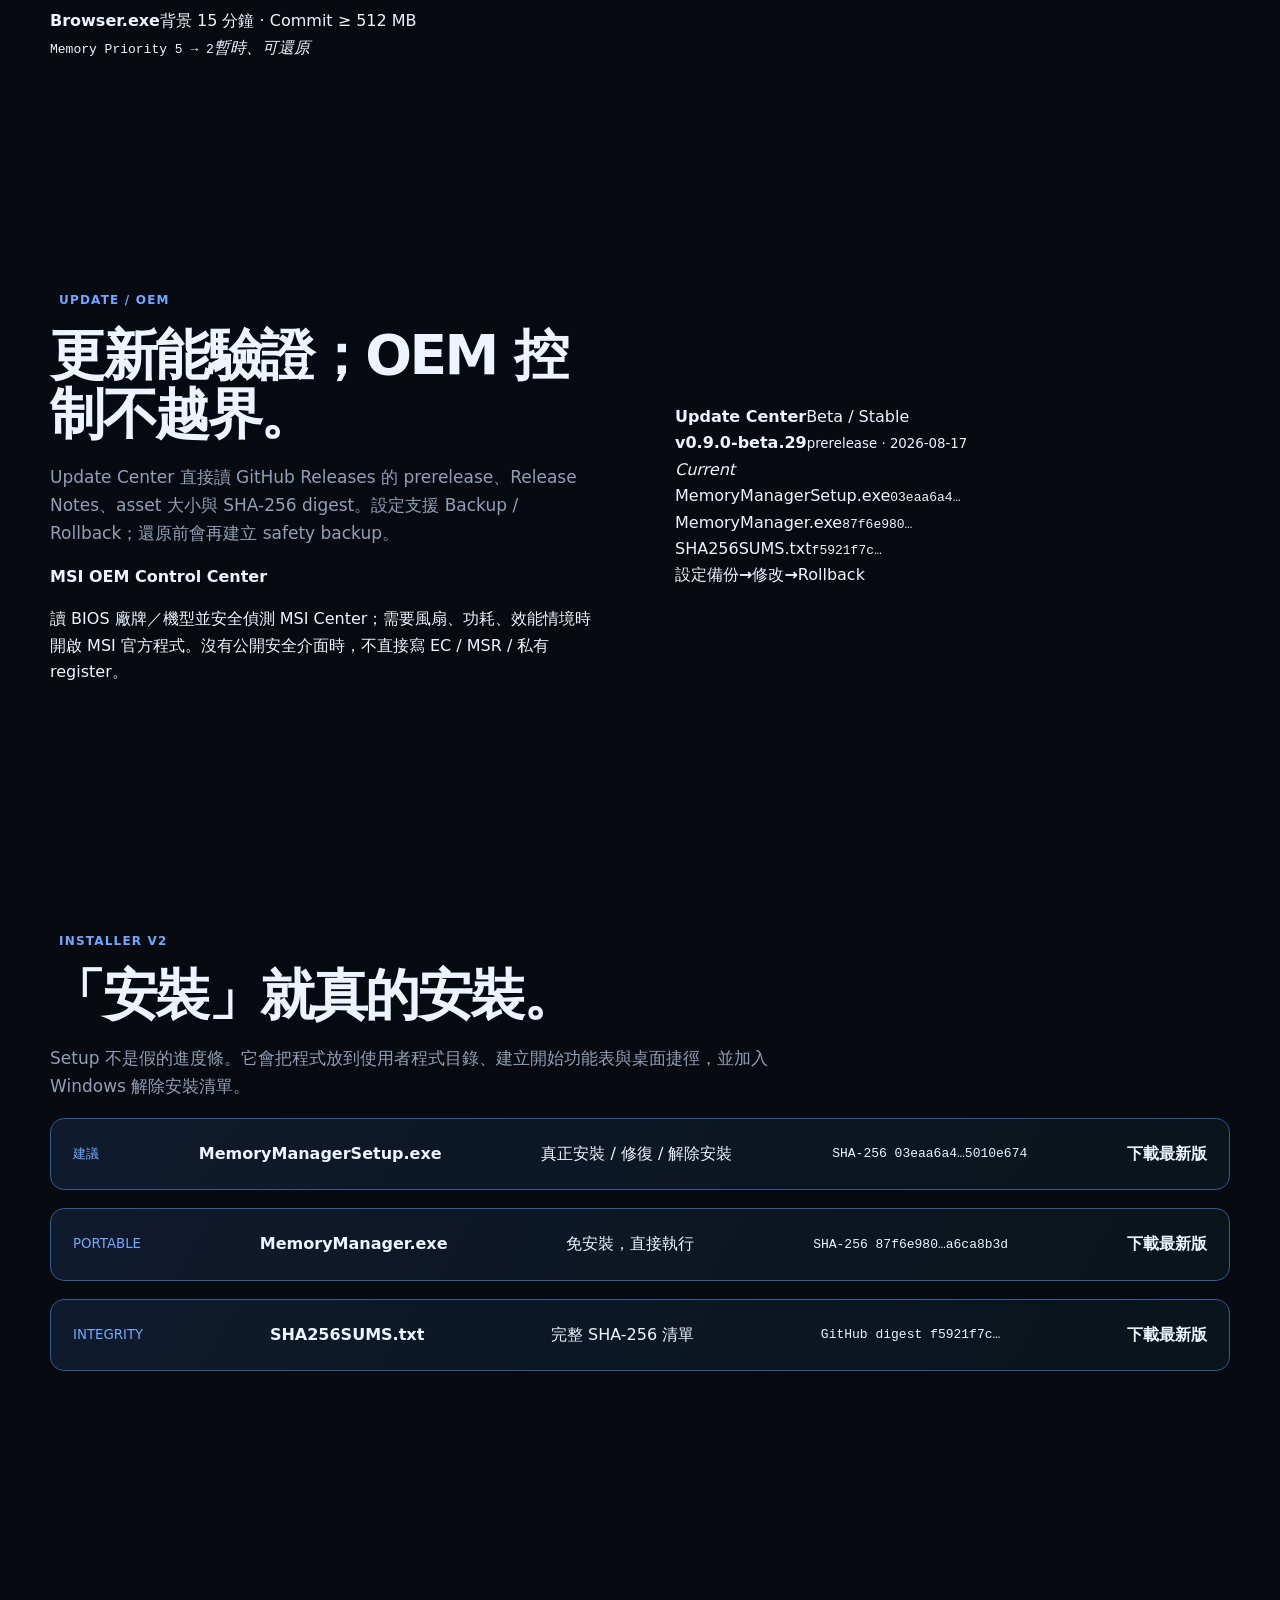
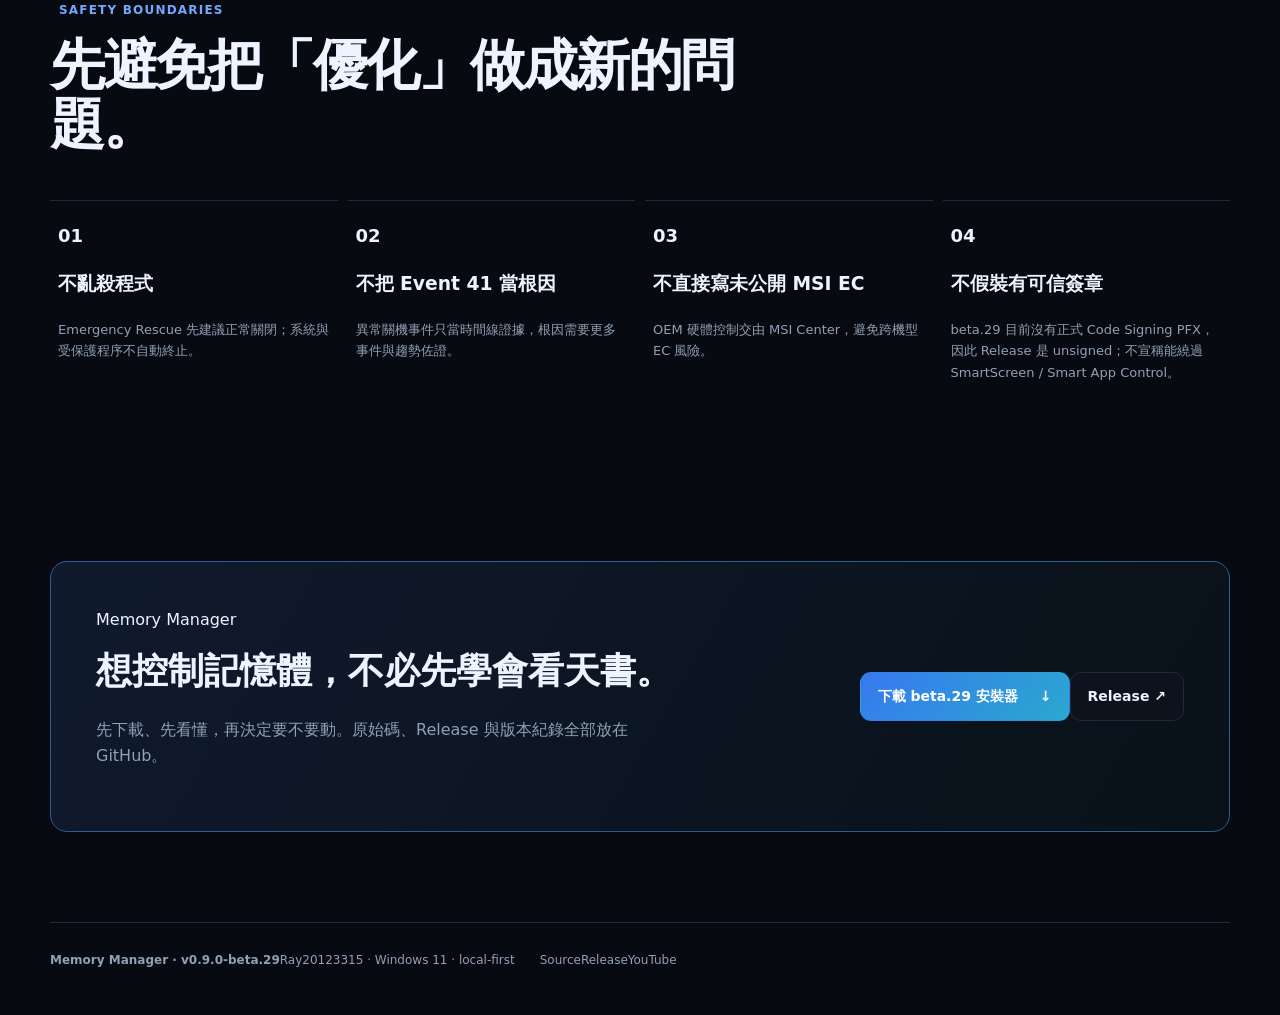
==== commit 40d5a470: "Redesign product website for verified beta29 release" ====
--- a/index.html
+++ b/index.html
@@ -3,26 +3,195 @@
 <head>
   <meta charset="utf-8">
   <meta name="viewport" content="width=device-width,initial-scale=1,viewport-fit=cover">
-  <meta name="theme-color" content="#070a10">
-  <meta name="description" content="Memory Manager / 記憶體管理器 — Windows 11 記憶體監控、Commit 壓力分析、通知、簡單 Log 與安全優先的記憶體管理。">
-  <title>記憶體管理器 · Memory Manager</title><link rel="stylesheet" href="styles.css">
+  <meta name="theme-color" content="#07090d">
+  <meta name="description" content="Memory Manager beta.29 — Windows 11 RAM / Commit 監控、事故分析、可回復 Game Memory Rules、Update Center 與真正 Installer V2。">
+  <title>Memory Manager beta.29 · 記憶體管理器</title>
+  <link rel="stylesheet" href="styles.css">
 </head>
 <body>
-  <div class="noise"></div><div class="orb orb-a"></div><div class="orb orb-b"></div>
-  <header class="nav shell"><a class="brand" href="#top"><span class="mark">M</span><span><strong data-i18n="brand">記憶體管理器</strong><small>Memory Manager · beta.28</small></span></a><nav class="links"><a href="#features" data-i18n="navFeatures">功能</a><a href="#install" data-i18n="navInstall">安裝</a><a href="#logs" data-i18n="navLogs">Log</a><a href="#safety" data-i18n="navSafety">安全</a></nav><div class="tools"><div class="lang"><button data-lang="en">EN</button><button class="active" data-lang="zh-TW">繁</button><button data-lang="zh-CN">简</button></div><button id="themeToggle" class="theme" aria-label="切換主題">◐</button></div></header>
+  <div class="ambient" aria-hidden="true"><i></i><i></i></div>
+  <header class="topbar shell">
+    <a class="brand" href="#top" aria-label="Memory Manager home">
+      <span class="logo">M</span>
+      <span><strong data-i18n="brand">記憶體管理器</strong><small>Memory Manager · beta.29</small></span>
+    </a>
+    <nav class="navlinks" aria-label="主要導覽">
+      <a href="#observe" data-i18n="navObserve">觀測</a>
+      <a href="#incident" data-i18n="navIncident">事故</a>
+      <a href="#game" data-i18n="navGame">遊戲規則</a>
+      <a href="#install" data-i18n="navInstall">安裝</a>
+      <a href="#safety" data-i18n="navSafety">安全</a>
+    </nav>
+    <div class="navtools">
+      <div class="lang" aria-label="Language">
+        <button type="button" data-lang="en">EN</button>
+        <button type="button" data-lang="zh-TW" class="active">繁</button>
+        <button type="button" data-lang="zh-CN">简</button>
+      </div>
+      <button id="themeToggle" class="theme" type="button" aria-label="切換深淺色">◐</button>
+    </div>
+  </header>
+
   <main id="top">
     <section class="hero shell">
-      <div class="hero-copy reveal"><div class="eyebrow"><i></i><span data-i18n="eyebrow">Windows 11 · 本機優先 · 安全優先</span></div><h1><span class="hero-line" data-i18n="heroA">把記憶體控制</span><span class="hero-line accent" data-i18n="heroB">做得安靜又清楚。</span></h1><p class="lead" data-i18n="heroText">不是「一鍵清 RAM」的魔法按鈕。它先告訴你 RAM、Commit、程式增長與風險，再用白話說明現在要不要處理。</p><div class="cta-row"><a class="cta primary" href="https://github.com/Ray20123315/Memory_manager/releases/latest" target="_blank" rel="noopener"><span data-i18n="download">下載最新版</span><b>↓</b></a><a class="cta" href="https://github.com/Ray20123315/Memory_manager" target="_blank" rel="noopener">GitHub <b>↗</b></a><a class="cta ghost" href="https://www.youtube.com/@raychen0817" target="_blank" rel="noopener"><span data-i18n="youtube">YouTube 頻道</span></a></div><div class="proof"><span><i>01</i><b data-i18n="proof1">1 ms 起資料取樣</b></span><span><i>02</i><b data-i18n="proof2">Log 白話化</b></span><span><i>03</i><b data-i18n="proof3">真正安裝 / 修復 / 移除</b></span></div></div>
-      <div class="product-stage reveal delay-1" aria-label="Memory Manager animated preview"><div class="app-window"><div class="app-bar"><span class="app-logo">M</span><b data-i18n="brand">記憶體管理器</b><small>beta.28</small><span class="window-dots"><i></i><i></i><i></i></span></div><div class="app-body"><aside><button class="active">總</button><button>程</button><button>通</button><button>Log</button><button>設</button></aside><div class="dash"><div class="dash-head"><div><small data-i18n="available">可用 RAM</small><strong id="ramValue">8.6 GB</strong></div><span id="healthPill" class="health good"><i></i><b data-i18n="normal">正常</b></span></div><div class="metrics"><div><small>Commit</small><strong id="commitValue">64%</strong></div><div><small>Headroom</small><strong id="headroomValue">12.4 GB</strong></div><div><small data-i18n="sampling">取樣</small><strong>1 ms</strong></div></div><div class="chart"><div class="chart-top"><span data-i18n="pressure">Memory Pressure</span><b id="chartLabel">Stable</b></div><svg viewBox="0 0 650 180" preserveAspectRatio="none"><defs><linearGradient id="area" x1="0" y1="0" x2="0" y2="1"><stop stop-color="#4c8cff" stop-opacity=".38"/><stop offset="1" stop-color="#4c8cff" stop-opacity="0"/></linearGradient></defs><path class="grid" d="M0 45H650M0 90H650M0 135H650"/><path class="area" d="M0 132 C60 128 90 118 130 120 S220 104 260 108 350 72 410 82 500 58 550 70 610 48 650 52 V180H0Z"/><path class="line" d="M0 132 C60 128 90 118 130 120 S220 104 260 108 350 72 410 82 500 58 550 70 610 48 650 52"/></svg></div><div class="mini-row"><span><i class="appdot"></i><b>Brave Browser</b><small>+84 MB</small></span><strong>1.2 GB</strong></div><div class="mini-row"><span><i class="appdot code"></i><b>Visual Studio Code</b><small>Stable</small></span><strong>0.9 GB</strong></div></div></div></div><div class="float-card notification-pop"><small data-i18n="newUpdate">新功能與改進</small><b>beta.28</b><span data-i18n="notifText">通知中心、簡單 Log、真正安裝器</span></div><div class="float-card log-pop"><small>Log</small><b data-i18n="logOk">不用看天書</b><span data-i18n="logExample">02:31 · 更新檢查完成，沒有問題</span></div></div>
+      <div class="hero-copy reveal">
+        <div class="eyebrow"><span></span><b data-i18n="heroEyebrow">Windows 11 · local-first · safety-first</b></div>
+        <h1>
+          <span class="hero-line" data-i18n="heroA">把記憶體控制</span>
+          <span class="hero-line accent" data-i18n="heroB">做得安靜又清楚。</span>
+        </h1>
+        <p class="lead" data-i18n="heroText">不是「一鍵清 RAM」。先看 RAM、Commit、Process Commit、趨勢與事故證據，再決定需不需要動作；任何會改變程序 Memory Priority 的規則都預設關閉、可回復。</p>
+        <div class="cta-row">
+          <a class="cta primary" href="https://github.com/Ray20123315/Memory_manager/releases/download/v0.9.0-beta.29/MemoryManagerSetup.exe" target="_blank" rel="noopener"><span data-i18n="downloadSetup">下載 beta.29 安裝器</span><b>↓</b></a>
+          <a class="cta" href="https://github.com/Ray20123315/Memory_manager/releases/tag/v0.9.0-beta.29" target="_blank" rel="noopener"><span data-i18n="releasePage">Release 頁</span><b>↗</b></a>
+          <a class="cta ghost" href="https://github.com/Ray20123315/Memory_manager" target="_blank" rel="noopener">GitHub</a>
+        </div>
+        <div class="proof-grid">
+          <div><small>01</small><strong data-i18n="proof1">真正 Process Commit</strong><span>PrivateUsage / Δ / trend</span></div>
+          <div><small>02</small><strong data-i18n="proof2">Windows 事故時間線</strong><span>Event Log + heartbeat</span></div>
+          <div><small>03</small><strong data-i18n="proof3">可回復 Memory Rules</strong><span>default-off / restore</span></div>
+          <div><small>04</small><strong data-i18n="proof4">真正 Installer V2</strong><span>install / repair / uninstall</span></div>
+        </div>
+      </div>
+
+      <div class="product-stage reveal delay-1" aria-label="Memory Manager interface preview">
+        <div class="window">
+          <div class="windowbar"><span class="mini-logo">M</span><strong data-i18n="brand">記憶體管理器</strong><small>beta.29</small><i></i><i></i><i></i></div>
+          <div class="windowbody">
+            <aside class="sidebar"><b>總</b><span>程</span><span>遊</span><span>更</span><span>事</span></aside>
+            <div class="dashboard">
+              <div class="dash-title"><div><small data-i18n="dashState">目前狀態</small><strong data-i18n="dashHealthy">正常，不需要亂清 RAM</strong></div><em>Normal</em></div>
+              <div class="metric-grid">
+                <div><small data-i18n="availableRam">可用 RAM</small><b id="ramValue">8.6 GB</b></div>
+                <div><small>Commit</small><b id="commitValue">64%</b></div>
+                <div><small>Headroom</small><b id="headroomValue">12.4 GB</b></div>
+              </div>
+              <div class="chart">
+                <div><span>Commit trend</span><b id="chartLabel">Stable</b></div>
+                <svg viewBox="0 0 680 190" preserveAspectRatio="none" aria-hidden="true">
+                  <path class="gridline" d="M0 45H680M0 95H680M0 145H680"/>
+                  <path class="area" d="M0 142 C70 138 110 128 155 130 S245 109 300 114 380 82 430 89 515 63 565 75 630 54 680 58 V190H0Z"/>
+                  <path class="trend" d="M0 142 C70 138 110 128 155 130 S245 109 300 114 380 82 430 89 515 63 565 75 630 54 680 58"/>
+                </svg>
+              </div>
+              <div class="process-row"><span><i></i><b>Browser</b><small>Commit Δ +84 MB</small></span><strong>1.2 GB</strong></div>
+              <div class="process-row"><span><i class="good"></i><b>Game.exe</b><small data-i18n="protectedGame">Game Profile · 保護</small></span><strong>2.8 GB</strong></div>
+            </div>
+          </div>
+        </div>
+        <div class="floating incident-card"><small data-i18n="incidentCardSmall">上一輪狀態</small><strong data-i18n="incidentCardTitle">證據一致，沒有亂猜根因</strong><span>Event 2004 · heartbeat · 41/6008</span></div>
+        <div class="floating release-card"><small>Release</small><strong>v0.9.0-beta.29</strong><span>SHA-256 · Installer V2 · prerelease</span></div>
+      </div>
     </section>
-    <section class="quick shell reveal"><div><span>Telemetry</span><strong>1 ms →</strong><p data-i18n="q1">資料可以高頻取樣；畫面另行節流，不讓監控工具自己吃掉效能。</p></div><div><span>Commit</span><strong>看得懂 →</strong><p data-i18n="q2">把「快用完了嗎？」轉成百分比、Headroom 與趨勢 ETA。</p></div><div><span>Safety</span><strong>先建議 →</strong><p data-i18n="q3">先告訴你哪個一般程式最值得正常關閉，不直接亂殺系統程序。</p></div></section>
-    <section class="section shell" id="features"><div class="section-head reveal"><div class="eyebrow"><i></i><span data-i18n="featureEyebrow">beta.28 · 20+ 個實際功能</span></div><h2 data-i18n="featureTitle">功能很多，但不用先變成工程師。</h2><p data-i18n="featureText">專業資料留在底層；畫面先回答三件事：現在正常嗎？哪裡在變？我需要做什麼？</p></div><div class="feature-grid">
-      <article class="feature reveal"><span>01</span><h3>1 ms Expert Telemetry</h3><p>最快 1 ms 要求取樣，UI 更新獨立控制。</p></article><article class="feature reveal"><span>02</span><h3>Adaptive Refresh</h3><p>前景、背景、Tray 依情境降低不必要更新。</p></article><article class="feature reveal"><span>03</span><h3>Process Memory</h3><p>Working Set、Private Memory 與最近變化一起看。</p></article><article class="feature reveal"><span>04</span><h3>Commit Δ</h3><p>找出最近記憶體增長最快的程式。</p></article><article class="feature reveal"><span>05</span><h3>Leak Indicator</h3><p>短時間快速增長時提醒「可能持續變大」。</p></article><article class="feature reveal"><span>06</span><h3>Commit ETA</h3><p>依近期趨勢估算安全空間還能撐多久。</p></article><article class="feature reveal"><span>07</span><h3>Page File Health</h3><p>用 Commit Headroom 告訴你虛擬記憶體還有多少餘裕。</p></article><article class="feature reveal"><span>08</span><h3>Emergency Status</h3><p>壓力偏高或危險時，狀態直接變成白話警示。</p></article><article class="feature reveal"><span>09</span><h3>Safe Close Advisor</h3><p>優先建議關閉大型一般程式，保護系統程序。</p></article><article class="feature reveal"><span>10</span><h3>Flight Recorder</h3><p>背景保留近期 RAM / Commit 樣本，事故後能回看。</p></article><article class="feature reveal"><span>11</span><h3>Incident Bundle</h3><p>一鍵匯出事故資料，除錯不必到處找。</p></article><article class="feature reveal"><span>12</span><h3>Notifications</h3><p>新功能、改進、更新與重要狀態集中一頁。</p></article><article class="feature reveal"><span>13</span><h3>Update Center</h3><p>直接檢查 GitHub Releases 的最新版本。</p></article><article class="feature reveal"><span>14</span><h3>Desktop Notification</h3><p>背景檢查發現新版時顯示本機通知，不搶焦點。</p></article><article class="feature reveal"><span>15</span><h3>Beginner Log</h3><p>Log 先翻成「發生什麼、要不要擔心」再顯示。</p></article><article class="feature reveal"><span>16</span><h3>Open Log Folder</h3><p>按下就開真正的 Log 目錄，不再沒有反應。</p></article><article class="feature reveal"><span>17</span><h3>Default Maximized</h3><p>啟動直接最大化，版面按視窗比例伸縮。</p></article><article class="feature reveal"><span>18</span><h3>Real Installer</h3><p>真正複製程式、建捷徑、寫解除安裝資訊。</p></article><article class="feature reveal"><span>19</span><h3>Repair / Uninstall</h3><p>再次執行可修復；Windows 解除安裝清單可移除。</p></article><article class="feature reveal"><span>20</span><h3>Release Integrity</h3><p>Release 同時提供 EXE、Setup 與 SHA-256。</p></article></div></section>
-    <section class="section shell split" id="logs"><div class="section-head reveal"><div class="eyebrow"><i></i><span>Log · Easy mode</span></div><h2 data-i18n="logTitle">Log 不該像考試題。</h2><p data-i18n="logText">原始紀錄仍保留，但 App 內先把常見事件翻成簡單句子。需要深入檢查時，再按「開啟 Log 資料夾」看完整檔案。</p><ul class="checks"><li>時間：什麼時候發生</li><li>分類：啟動 / 更新 / 設定 / 錯誤</li><li>說明：要不要處理、下一步是什麼</li></ul></div><div class="log-demo reveal delay-1"><div class="log-head"><b>Log（簡單版）</b><span>● 正常</span></div><div class="log-line"><time>02:31:05</time><em>啟動</em><p>程式已正常啟動，主視窗已最大化。</p></div><div class="log-line"><time>02:31:06</time><em>更新</em><p>GitHub 更新檢查完成，目前沒有需要處理的問題。</p></div><div class="log-line"><time>02:31:12</time><em>設定</em><p>資料取樣改為 1 ms；畫面仍維持節流更新。</p></div><button class="fake-button">開啟 Log 資料夾 ↗</button></div></section>
-    <section class="section shell split reverse" id="notifications"><div class="notify-demo reveal"><div class="notify-top"><b>通知</b><span>3</span></div><article><i class="blue"></i><div><strong>beta.28 新功能</strong><p>新增通知中心、簡單 Log 與真正安裝程式。</p><small>剛剛</small></div></article><article><i class="green"></i><div><strong>系統正常</strong><p>Commit Headroom 足夠，目前不用清理。</p><small>1 分鐘前</small></div></article><article><i class="orange"></i><div><strong>有新版可用</strong><p>背景檢查到新的 GitHub Release。</p><small>30 分鐘前</small></div></article></div><div class="section-head reveal delay-1"><div class="eyebrow"><i></i><span>Notification Center</span></div><h2 data-i18n="notifyTitle">更新會提醒，但不一直吵你。</h2><p data-i18n="notifyText">App 會定期檢查 GitHub Releases；發現新版本時放進通知頁並顯示 Windows 本機通知。這是背景 polling，不會假裝成伺服器 true push。</p><div class="callout"><b>為什麼這樣做？</b><span>不用額外架一個收集裝置 ID 的推播伺服器，仍能保持 local-first。</span></div></div></section>
-    <section class="section shell" id="install"><div class="section-head center reveal"><div class="eyebrow"><i></i><span>Install · Repair · Uninstall</span></div><h2 data-i18n="installTitle">「安裝」就真的安裝。</h2><p data-i18n="installText">Setup 不是假的進度條。它會把程式放到使用者程式目錄、建立開始功能表與桌面捷徑，並加入 Windows 解除安裝清單。</p></div><div class="install-flow reveal"><div><span>1</span><b>下載</b><p>從 GitHub Releases 取得 `MemoryManagerSetup.exe`。</p></div><i>→</i><div><span>2</span><b>安裝</b><p>寫入程式檔、捷徑與 Uninstall registry。</p></div><i>→</i><div><span>3</span><b>修復</b><p>再次執行 Setup 可覆蓋修復損壞檔案。</p></div><i>→</i><div><span>4</span><b>移除</b><p>從 Windows 解除安裝或 Setup 內移除。</p></div></div><div class="download-card reveal"><div><small>Recommended</small><h3>MemoryManagerSetup.exe</h3><p>適合一般使用者：真正安裝、Repair、Uninstall。</p></div><a class="cta primary" href="https://github.com/Ray20123315/Memory_manager/releases/latest" target="_blank" rel="noopener">前往 Releases ↓</a></div></section>
-    <section class="section shell safety" id="safety"><div class="section-head reveal"><div class="eyebrow"><i></i><span>Safety philosophy</span></div><h2 data-i18n="safetyTitle">先避免把「優化」做成新的問題。</h2></div><div class="safety-grid"><article class="reveal"><b>不亂殺</b><p>系統程序預設受保護；Safe Close Advisor 先建議你正常關閉一般程式。</p></article><article class="reveal"><b>不假裝</b><p>1 ms 是取樣要求，不宣稱畫面真的 1000 FPS；polling 也不叫 true push。</p></article><article class="reveal"><b>不亂簽</b><p>沒有可信 Code Signing 憑證時，Release 會明確是 unsigned，不拿自簽冒充公開信任。</p></article><article class="reveal"><b>不偷追蹤</b><p>核心監控與 Log 留在本機；更新檢查只讀 GitHub Release metadata。</p></article></div></section>
-    <section class="section shell faq"><div class="section-head reveal"><div class="eyebrow"><i></i><span>FAQ</span></div><h2>第一次用也能看懂。</h2></div><details class="reveal"><summary>1 ms 會不會讓電腦更快？</summary><p>不會。它只是讓資料引擎可以更密集取樣。大多數情況 10–100 ms 已足夠，畫面也不需要每毫秒重畫。</p></details><details class="reveal"><summary>為什麼不做「一鍵清空 RAM」？</summary><p>Windows 會主動使用 RAM 做快取；空白 RAM 本身不是效能目標。工具優先處理「壓力是否真的高、哪個程式在增長」。</p></details><details class="reveal"><summary>Windows 顯示 SmartScreen 怎麼辦？</summary><p>公開可信簽章需要正式 Code Signing 憑證或服務。專案不會用自簽憑證假裝已解決 SmartScreen。</p></details><details class="reveal"><summary>更新通知是不是雲端推播？</summary><p>目前不是。App 每 30 分鐘讀一次 GitHub Releases；發現版本變化才在本機通知。</p></details></section>
-    <section class="final shell reveal"><div><small>Memory Manager · beta.28</small><h2 data-i18n="finalTitle">想控制記憶體，不必先學會看天書。</h2><p data-i18n="finalText">先下載、先看懂，再決定要不要動。原始碼、Release 與版本紀錄全部放在 GitHub。</p></div><div class="cta-row"><a class="cta primary" href="https://github.com/Ray20123315/Memory_manager/releases/latest" target="_blank" rel="noopener">下載最新版 ↓</a><a class="cta" href="https://github.com/Ray20123315/Memory_manager" target="_blank" rel="noopener">查看原始碼 ↗</a></div></section>
-  </main><footer class="shell"><span>© 2026 Ray20123315</span><span>Memory Manager · 記憶體管理器 · 内存管理器</span><a href="https://github.com/Ray20123315/Memory_manager" target="_blank" rel="noopener">GitHub</a></footer><script src="app.js"></script>
-</body></html>
+
+    <section class="release-strip shell reveal" aria-label="beta.29 release integrity">
+      <div><span class="status-dot"></span><strong>v0.9.0-beta.29</strong><small data-i18n="released">已發布 · prerelease</small></div>
+      <div><small>MemoryManager.exe</small><code>87f6e980…a6ca8b3d</code></div>
+      <div><small>MemoryManagerSetup.exe</small><code>03eaa6a4…5010e674</code></div>
+      <a href="https://github.com/Ray20123315/Memory_manager/releases/download/v0.9.0-beta.29/SHA256SUMS.txt" target="_blank" rel="noopener" data-i18n="checksums">下載 SHA256SUMS.txt ↗</a>
+    </section>
+
+    <section class="section shell" id="observe">
+      <div class="section-head reveal">
+        <div class="eyebrow"><span></span><b>OBSERVE FIRST</b></div>
+        <h2 data-i18n="observeTitle">先量對，再談「最佳化」。</h2>
+        <p data-i18n="observeText">beta.29 把 Windows 真正的 Commit 壓力、Process Commit、Page File、Headroom 與趨勢放在一起。1 ms 是資料取樣要求，不等於 UI 每毫秒重畫。</p>
+      </div>
+      <div class="feature-grid">
+        <article class="card reveal"><span>01</span><h3>Process Commit Charge</h3><p data-i18n="f01">使用 Windows PrivateUsage，而不是把 Working Set 或 .NET PrivateMemory 當成 Commit。</p></article>
+        <article class="card reveal"><span>02</span><h3>Commit Δ + Leak trend</h3><p data-i18n="f02">看近期增長量與多次樣本的持續成長，降低單次尖峰誤報。</p></article>
+        <article class="card reveal"><span>03</span><h3>Commit Headroom + ETA</h3><p data-i18n="f03">回答「離 system commit limit 還有多遠」，並用近期趨勢估算 ETA。</p></article>
+        <article class="card reveal"><span>04</span><h3>Page File Health</h3><p data-i18n="f04">用白話顯示 Windows 是否自動管理 Page File，以及 Commit Limit 是否有足夠餘裕。</p></article>
+        <article class="card reveal"><span>05</span><h3>Adaptive Refresh</h3><p data-i18n="f05">Telemetry 與 UI refresh 分離；視窗、前景與遊戲狀態決定合理畫面更新頻率。</p></article>
+        <article class="card reveal"><span>06</span><h3>Emergency Rescue</h3><p data-i18n="f06">壓力真的高時才顯示救援面板，先看大用量 App、正常關閉、再考慮工作管理員。</p></article>
+      </div>
+    </section>
+
+    <section class="section shell split" id="incident">
+      <div class="section-head reveal">
+        <div class="eyebrow"><span></span><b>INCIDENT & RELIABILITY</b></div>
+        <h2 data-i18n="incidentTitle">當機之後，先還原時間線。</h2>
+        <p data-i18n="incidentText">Previous Crash Analyzer 把上一輪 heartbeat、persistent Flight Recorder 與 Windows Event Log 串在一起。Event 41 / 6008 只表示異常關機序列，不單獨宣稱是電源、RAM 或某個程式造成。</p>
+        <ul class="checks">
+          <li data-i18n="inc1">Resource Exhaustion Event 2004：低虛擬記憶體／Commit 壓力證據</li>
+          <li data-i18n="inc2">BugCheck / WHEA：分開標示，不跟記憶體壓力混成同一原因</li>
+          <li data-i18n="inc3">Incident-only Support Bundle：只匯出事故附近的小時間窗</li>
+          <li data-i18n="inc4">Reliability History：把近期相關事件整理成可讀列表</li>
+        </ul>
+      </div>
+      <div class="timeline-panel reveal delay-1">
+        <div class="panel-head"><b data-i18n="timelineTitle">上一輪證據時間線</b><span data-i18n="confidence">判斷強度：高度相關</span></div>
+        <div class="timeline"><article><time>02:27:11</time><i></i><div><strong>Flight Recorder</strong><p>Commit 由 78% 持續上升</p></div></article><article><time>02:29:04</time><i class="warn"></i><div><strong>Event 2004</strong><p data-i18n="tl2">Windows 偵測到 Resource Exhaustion</p></div></article><article><time>02:29:38</time><i class="warn"></i><div><strong>Heartbeat</strong><p data-i18n="tl3">Memory Manager 最後一次正常回報</p></div></article><article><time>02:30:02</time><i class="danger"></i><div><strong>Event 41 / 6008</strong><p data-i18n="tl4">系統之後出現未正常關機證據</p></div></article></div>
+        <div class="evidence-note" data-i18n="evidenceNote">結論：記憶體壓力與異常重新啟動時間高度相關；仍不把相關性寫成未證明的單一根因。</div>
+      </div>
+    </section>
+
+    <section class="section shell" id="game">
+      <div class="section-head reveal">
+        <div class="eyebrow"><span></span><b>REVERSIBLE RULES</b></div>
+        <h2 data-i18n="gameTitle">Game Memory Reserve V2：不是鎖 RAM。</h2>
+        <p data-i18n="gameText">只有你建立 Per-App Rule 並打開總開關後，符合「背景時間 + Commit 門檻」的普通 App 才可能暫時降低 Windows Process Memory Priority。遊戲、前景、反作弊、語音、輸入與核心程序保持原設定。</p>
+      </div>
+      <div class="policy-grid">
+        <div class="policy-card reveal"><small>DEFAULT</small><strong data-i18n="policyOff">總開關預設關閉</strong><p data-i18n="policyOffText">第一次啟動不會自行修改任何程序 Memory Priority。</p></div>
+        <div class="policy-card reveal"><small>PROTECT</small><strong data-i18n="policyProtect">硬保護清單</strong><p data-i18n="policyProtectText">Foreground / Game Profile / anti-cheat / voice / input / Windows core 都不降。</p></div>
+        <div class="policy-card reveal"><small>RESTORE</small><strong data-i18n="policyRestore">條件消失就還原</strong><p data-i18n="policyRestoreText">變成前景、規則停用、程式不再符合或 App 結束時，要求回復原 Memory Priority。</p></div>
+      </div>
+      <div class="rule-demo reveal">
+        <div><b>Browser.exe</b><span data-i18n="backgroundRule">背景 15 分鐘 · Commit ≥ 512 MB</span></div><code>Memory Priority 5 → 2</code><em data-i18n="reversible">暫時、可還原</em>
+      </div>
+    </section>
+
+    <section class="section shell split reverse" id="update">
+      <div class="update-panel reveal">
+        <div class="panel-head"><b>Update Center</b><span>Beta / Stable</span></div>
+        <div class="release-row"><div><strong>v0.9.0-beta.29</strong><small>prerelease · 2026-08-17</small></div><em>Current</em></div>
+        <div class="asset-row"><span>MemoryManagerSetup.exe</span><code>03eaa6a4…</code></div>
+        <div class="asset-row"><span>MemoryManager.exe</span><code>87f6e980…</code></div>
+        <div class="asset-row"><span>SHA256SUMS.txt</span><code>f5921f7c…</code></div>
+        <div class="backup-flow"><span data-i18n="backup">設定備份</span><b>→</b><span data-i18n="change">修改</span><b>→</b><span data-i18n="rollback">Rollback</span></div>
+      </div>
+      <div class="section-head reveal delay-1">
+        <div class="eyebrow"><span></span><b>UPDATE / OEM</b></div>
+        <h2 data-i18n="updateTitle">更新能驗證；OEM 控制不越界。</h2>
+        <p data-i18n="updateText">Update Center 直接讀 GitHub Releases 的 prerelease、Release Notes、asset 大小與 SHA-256 digest。設定支援 Backup / Rollback；還原前會再建立 safety backup。</p>
+        <div class="oem-note"><strong>MSI OEM Control Center</strong><p data-i18n="oemText">讀 BIOS 廠牌／機型並安全偵測 MSI Center；需要風扇、功耗、效能情境時開啟 MSI 官方程式。沒有公開安全介面時，不直接寫 EC / MSR / 私有 register。</p></div>
+      </div>
+    </section>
+
+    <section class="section shell" id="install">
+      <div class="section-head reveal">
+        <div class="eyebrow"><span></span><b>INSTALLER V2</b></div>
+        <h2 data-i18n="installTitle">「安裝」是真的 install / repair / uninstall。</h2>
+        <p data-i18n="installText">Windows CI 每次都在隔離目錄執行完整週期：安裝後核對 payload SHA-256、repair 後再次核對、最後 uninstall 並確認目錄沒有殘留。正式安裝同時建立 Start Menu 與 Installed Apps 資訊。</p>
+      </div>
+      <div class="install-grid">
+        <a class="download-card primary-card reveal" href="https://github.com/Ray20123315/Memory_manager/releases/download/v0.9.0-beta.29/MemoryManagerSetup.exe" target="_blank" rel="noopener"><small data-i18n="recommended">建議</small><strong>MemoryManagerSetup.exe</strong><span data-i18n="setupDesc">真正安裝 / 修復 / 解除安裝</span><code>SHA-256 03eaa6a4…5010e674</code><b data-i18n="download">下載 ↓</b></a>
+        <a class="download-card reveal" href="https://github.com/Ray20123315/Memory_manager/releases/download/v0.9.0-beta.29/MemoryManager.exe" target="_blank" rel="noopener"><small>Portable</small><strong>MemoryManager.exe</strong><span data-i18n="portableDesc">免安裝，直接執行</span><code>SHA-256 87f6e980…a6ca8b3d</code><b data-i18n="download">下載 ↓</b></a>
+        <a class="download-card reveal" href="https://github.com/Ray20123315/Memory_manager/releases/download/v0.9.0-beta.29/SHA256SUMS.txt" target="_blank" rel="noopener"><small>Integrity</small><strong>SHA256SUMS.txt</strong><span data-i18n="checksumDesc">完整 SHA-256 清單</span><code>GitHub digest f5921f7c…</code><b data-i18n="download">下載 ↓</b></a>
+      </div>
+    </section>
+
+    <section class="section shell" id="safety">
+      <div class="section-head reveal">
+        <div class="eyebrow"><span></span><b>SAFETY BOUNDARIES</b></div>
+        <h2 data-i18n="safetyTitle">把「不做什麼」也寫清楚。</h2>
+      </div>
+      <div class="safety-grid">
+        <article class="reveal"><b>01</b><h3 data-i18n="s1t">不亂殺程式</h3><p data-i18n="s1p">Emergency Rescue 先建議正常關閉；系統與受保護程序不自動終止。</p></article>
+        <article class="reveal"><b>02</b><h3 data-i18n="s2t">不把 Event 41 當根因</h3><p data-i18n="s2p">異常關機事件只當時間線證據，根因需要更多事件與趨勢佐證。</p></article>
+        <article class="reveal"><b>03</b><h3 data-i18n="s3t">不直接寫未公開 MSI EC</h3><p data-i18n="s3p">OEM 硬體控制交由 MSI Center，避免跨機型 EC 風險。</p></article>
+        <article class="reveal"><b>04</b><h3 data-i18n="s4t">不假裝有可信簽章</h3><p data-i18n="s4p">beta.29 目前沒有正式 Code Signing PFX，因此 Release 是 unsigned；不宣稱能繞過 SmartScreen / Smart App Control。</p></article>
+      </div>
+    </section>
+
+    <section class="final shell reveal">
+      <div><span>Memory Manager</span><h2 data-i18n="finalTitle">先看懂，再決定要不要動。</h2><p data-i18n="finalText">beta.29 已在 GitHub Actions 的 Windows runner 通過 app self-test、Memory Priority round-trip、設定 rollback、Installer V2 與 SHA-256 manifest 驗證。實體 MSI 機器仍需要最後的視覺、MSI Center 與 SmartScreen 驗收。</p></div>
+      <div class="final-actions"><a class="cta primary" href="https://github.com/Ray20123315/Memory_manager/releases/download/v0.9.0-beta.29/MemoryManagerSetup.exe" target="_blank" rel="noopener"><span data-i18n="downloadSetup">下載 beta.29 安裝器</span><b>↓</b></a><a class="cta" href="https://github.com/Ray20123315/Memory_manager/releases/tag/v0.9.0-beta.29" target="_blank" rel="noopener">Release ↗</a></div>
+    </section>
+  </main>
+
+  <footer class="footer shell"><div><strong>Memory Manager · v0.9.0-beta.29</strong><span>Ray20123315 · Windows 11 · local-first</span></div><div><a href="https://github.com/Ray20123315/Memory_manager" target="_blank" rel="noopener">Source</a><a href="https://github.com/Ray20123315/Memory_manager/releases/tag/v0.9.0-beta.29" target="_blank" rel="noopener">Release</a><a href="https://www.youtube.com/@raychen0817" target="_blank" rel="noopener">YouTube</a></div></footer>
+  <script src="app.js"></script>
+</body>
+</html>
--- a/styles.css
+++ b/styles.css
@@ -1 +1,6 @@
-:root{--bg:#080b12;--bg2:#0d121c;--panel:#111824;--panel2:#151f2f;--text:#eef5ff;--soft:#afbed2;--muted:#73849b;--line:#24344a;--accent:#4c8cff;--accent2:#36d8d0;--shadow:0 36px 100px rgba(0,0,0,.42);font-family:Inter,"Segoe UI",system-ui,sans-serif;color-scheme:dark}*{box-sizing:border-box}html{scroll-behavior:smooth}body{margin:0;background:var(--bg);color:var(--text);overflow-x:hidden}body:before{content:"";position:fixed;inset:0;z-index:-3;background:linear-gradient(rgba(255,255,255,.025) 1px,transparent 1px),linear-gradient(90deg,rgba(255,255,255,.025) 1px,transparent 1px);background-size:44px 44px;mask-image:linear-gradient(to bottom,black,transparent 82%)}[data-theme=light]{--bg:#f3f7fc;--bg2:#edf3fa;--panel:#fff;--panel2:#f6f9fd;--text:#132038;--soft:#53657d;--muted:#718198;--line:#d8e3ef;--shadow:0 36px 100px rgba(46,70,105,.16);color-scheme:light}.shell{width:min(1180px,calc(100% - 40px));margin-inline:auto}.ambient{position:fixed;z-index:-2;border-radius:50%;filter:blur(1px);pointer-events:none}.ambient-a{width:640px;height:640px;top:-390px;right:-190px;background:radial-gradient(circle,color-mix(in srgb,var(--accent) 22%,transparent),transparent 68%)}.ambient-b{width:520px;height:520px;left:-310px;top:36%;background:radial-gradient(circle,color-mix(in srgb,var(--accent2) 14%,transparent),transparent 69%)}.nav{height:88px;display:flex;align-items:center;justify-content:space-between;gap:20px}.brand{display:flex;align-items:center;gap:12px;text-decoration:none;color:var(--text)}.brand .logo{width:42px;height:42px;display:grid;place-items:center}.brand svg{width:42px}.brand strong{display:block;font-size:14px}.brand small{display:block;margin-top:3px;color:var(--muted);font-size:10px}.nav-actions{display:flex;align-items:center;gap:9px}.lang{display:flex;padding:4px;background:var(--panel);border:1px solid var(--line);border-radius:11px}.lang button,.icon-button{border:0;background:transparent;color:var(--muted);height:31px;min-width:34px;border-radius:8px;cursor:pointer}.lang button.active{background:var(--panel2);color:var(--text);box-shadow:inset 0 0 0 1px var(--line)}.icon-button{display:grid;place-items:center;border:1px solid var(--line);background:var(--panel)}.moon{display:none}[data-theme=light] .sun{display:none}[data-theme=light] .moon{display:inline}.nav-link{height:39px;display:flex;align-items:center;padding:0 14px;border:1px solid var(--line);border-radius:10px;color:var(--soft);text-decoration:none;background:var(--panel)}.hero{min-height:720px;display:grid;grid-template-columns:minmax(0,.92fr) minmax(520px,1.08fr);align-items:center;gap:56px;padding-block:50px 90px}.eyebrow{display:inline-flex;align-items:center;gap:8px;color:var(--soft);font-size:11px;font-weight:650;letter-spacing:.04em}.eyebrow i{width:7px;height:7px;border-radius:50%;background:var(--accent2);box-shadow:0 0 16px color-mix(in srgb,var(--accent2) 80%,transparent)}.hero h1{font-size:clamp(48px,5.8vw,78px);line-height:1.02;letter-spacing:-.045em;margin:18px 0 22px}.hero h1 em{font-style:normal;background:linear-gradient(92deg,var(--accent),var(--accent2));background-clip:text;color:transparent}.hero-copy>p{font-size:16px;line-height:1.8;color:var(--soft);max-width:640px}.cta-row{display:flex;gap:10px;flex-wrap:wrap;margin-top:30px}.cta{height:46px;display:inline-flex;align-items:center;gap:18px;padding:0 17px;border-radius:11px;border:1px solid var(--line);background:var(--panel);text-decoration:none;color:var(--text);font-size:13px;transition:transform .2s,border-color .2s,box-shadow .2s}.cta:hover{transform:translateY(-2px);border-color:color-mix(in srgb,var(--accent) 55%,var(--line))}.cta.primary{background:var(--accent);border-color:var(--accent);color:white;box-shadow:0 14px 30px color-mix(in srgb,var(--accent) 25%,transparent)}.trust{display:flex;gap:18px;flex-wrap:wrap;margin-top:24px;color:var(--muted);font-size:10px}.trust span{display:flex;gap:6px}.trust span::first-letter{color:var(--accent2)}.hero-ui{position:relative}.window{border:1px solid var(--line);border-radius:22px;background:color-mix(in srgb,var(--panel) 96%,transparent);box-shadow:var(--shadow);overflow:hidden;transform:perspective(1100px) rotateY(-2deg) rotateX(1deg);transition:transform .5s cubic-bezier(.2,.8,.2,1)}.hero-ui:hover .window{transform:perspective(1100px) rotateY(0) rotateX(0) translateY(-4px)}.titlebar{height:45px;display:flex;align-items:center;gap:7px;padding:0 14px;border-bottom:1px solid var(--line);font-size:10px;color:var(--muted)}.titlebar .dot{width:7px;height:7px;border-radius:50%;background:var(--line)}.titlebar b{margin-left:7px;color:var(--soft)}.titlebar small{margin-left:auto}.dashboard{height:470px;display:grid;grid-template-columns:52px 1fr}.side{border-right:1px solid var(--line);padding:10px 8px;display:flex;flex-direction:column;gap:7px;background:var(--bg2)}.side-brand{width:28px;height:28px;margin:1px auto 10px;border-radius:8px;background:linear-gradient(145deg,var(--accent),var(--accent2));box-shadow:0 8px 20px color-mix(in srgb,var(--accent) 25%,transparent)}.side button{height:34px;border:0;border-radius:8px;background:transparent;color:var(--muted)}.side button.sel{background:color-mix(in srgb,var(--accent) 15%,var(--panel));color:var(--accent)}.canvas{padding:22px;overflow:hidden;background:linear-gradient(145deg,color-mix(in srgb,var(--bg) 94%,var(--accent) 6%),var(--bg))}.topline{display:flex;align-items:center;justify-content:space-between}.topline small,.mini-grid small,.process-card small{display:block;color:var(--muted);font-size:9px}.topline strong{display:block;font-size:25px;margin-top:4px}.status{display:flex;align-items:center;gap:7px;padding:6px 9px;border-radius:999px;border:1px solid color-mix(in srgb,var(--accent2) 25%,var(--line));font-size:10px;color:var(--soft)}.status i{width:6px;height:6px;border-radius:50%;background:var(--accent2)}.mini-grid{display:grid;grid-template-columns:repeat(3,1fr);gap:8px;margin-top:18px}.mini-grid>div{padding:11px;border:1px solid var(--line);border-radius:11px;background:var(--panel)}.mini-grid strong{display:block;margin-top:4px;font-size:12px}.chart-card{margin-top:10px;padding:13px;border:1px solid var(--line);border-radius:13px;background:var(--panel)}.chart-head{display:flex;justify-content:space-between;align-items:center;font-size:10px;color:var(--muted)}.chart-head b{color:var(--text)}.chart-card svg{width:100%;height:150px;margin-top:4px;overflow:visible}.chart-card .grid{fill:none;stroke:var(--line);stroke-width:1;stroke-dasharray:3 5}.chart-card .area{fill:url(#fill)}.chart-card .line{fill:none;stroke:var(--accent);stroke-width:3;stroke-linecap:round;filter:drop-shadow(0 3px 5px color-mix(in srgb,var(--accent) 35%,transparent))}.process-card{display:grid;grid-template-columns:30px 1fr auto;gap:10px;align-items:center;margin-top:8px;padding:9px 11px;border-radius:11px;border:1px solid var(--line);background:var(--panel)}.process-card b{font-size:10px}.process-card strong{font-size:10px}.app-dot{width:26px;height:26px;border-radius:8px;background:var(--accent)}.app-dot.brave{background:linear-gradient(145deg,#ff7042,#ff3b26)}.app-dot.code{background:linear-gradient(145deg,#5fb2ff,#167dcb)}.float-orb{position:absolute;right:-18px;bottom:52px;width:78px;height:78px;border-radius:50%;display:grid;place-items:center;align-content:center;background:radial-gradient(circle at 35% 28%,#87b8ff,var(--accent) 50%,#2553aa);border:1px solid rgba(255,255,255,.2);box-shadow:0 18px 40px color-mix(in srgb,var(--accent) 34%,transparent);color:white;animation:orb 5s ease-in-out infinite}.float-orb span,.float-orb small{font-size:8px;opacity:.75}.float-orb b{font-size:20px;line-height:1}@keyframes orb{0%,100%{transform:translateY(0)}50%{transform:translateY(-8px)}}.strip{border-block:1px solid var(--line);background:color-mix(in srgb,var(--panel) 60%,transparent)}.strip-inner{display:grid;grid-template-columns:repeat(3,1fr)}.strip-inner>div{padding:24px 30px;border-right:1px solid var(--line)}.strip-inner>div:first-child{padding-left:0}.strip-inner>div:last-child{border-right:0}.strip strong{display:block;font-size:12px}.strip span{display:block;margin-top:5px;color:var(--muted);font-size:10px;line-height:1.5}.features{padding-block:120px}.section-copy{max-width:680px}.section-copy h2,.cta-panel h2{font-size:clamp(34px,4vw,54px);letter-spacing:-.035em;margin:16px 0}.section-copy p,.cta-panel p{color:var(--soft);line-height:1.8}.feature-cards{display:grid;grid-template-columns:repeat(3,1fr);gap:12px;margin-top:48px}.feature-cards article{position:relative;min-height:210px;padding:25px;border:1px solid var(--line);border-radius:17px;background:var(--panel);overflow:hidden;transition:transform .2s,border-color .2s}.feature-cards article:hover{transform:translateY(-4px);border-color:color-mix(in srgb,var(--accent) 50%,var(--line))}.feature-cards article:after{content:"";position:absolute;width:130px;height:130px;right:-70px;bottom:-80px;border-radius:50%;background:color-mix(in srgb,var(--accent) 9%,transparent)}.feature-cards .num{font-family:ui-monospace,monospace;color:var(--accent);font-size:10px}.feature-cards h3{font-size:17px;margin:38px 0 8px}.feature-cards p{font-size:12px;line-height:1.65;color:var(--muted)}.cta-section{padding-bottom:100px}.cta-panel{display:flex;justify-content:space-between;align-items:end;gap:30px;padding:48px;border:1px solid color-mix(in srgb,var(--accent) 35%,var(--line));border-radius:24px;background:linear-gradient(130deg,color-mix(in srgb,var(--accent) 10%,var(--panel)),var(--panel));box-shadow:var(--shadow)}.cta-panel .cta-row{flex-wrap:nowrap}footer{height:100px;border-top:1px solid var(--line);display:flex;align-items:center;justify-content:space-between;color:var(--muted);font-size:10px}@media(max-width:960px){.hero{grid-template-columns:1fr;min-height:auto}.hero-copy{padding-top:40px}.hero-ui{width:min(720px,100%);margin:auto}.strip-inner{grid-template-columns:1fr}.strip-inner>div{padding:18px 0;border-right:0;border-bottom:1px solid var(--line)}.feature-cards{grid-template-columns:repeat(2,1fr)}.cta-panel{align-items:flex-start;flex-direction:column}}@media(max-width:620px){.shell{width:min(100% - 24px,1180px)}.nav{height:74px}.brand small,.nav-link{display:none}.hero{padding-top:25px;gap:35px}.hero h1{font-size:45px}.hero-copy>p{font-size:14px}.dashboard{height:400px}.canvas{padding:14px}.mini-grid{grid-template-columns:1fr 1fr}.mini-grid>div:last-child{display:none}.float-orb{width:65px;height:65px;right:-4px}.feature-cards{grid-template-columns:1fr}.features{padding-block:80px}.cta-panel{padding:30px 22px}.cta-panel .cta-row{flex-wrap:wrap}footer{height:auto;min-height:90px;gap:12px;align-items:flex-start;justify-content:center;flex-direction:column}}+:root{--bg:#070a10;--panel:#0d121c;--panel2:#121a27;--line:#202a3a;--text:#edf4ff;--muted:#91a0b6;--accent:#4c8cff;--cyan:#35d0dc;--green:#65d6a2;--orange:#ffb45e;--shadow:0 30px 90px rgba(0,0,0,.38)}
+html[data-theme="light"]{--bg:#f6f8fc;--panel:#fff;--panel2:#f1f4f9;--line:#dce3ee;--text:#121927;--muted:#627086;--shadow:0 25px 70px rgba(31,54,88,.13)}
+*{box-sizing:border-box}html{scroll-behavior:smooth}body{margin:0;background:var(--bg);color:var(--text);font-family:Inter,"Segoe UI","Noto Sans TC",system-ui,sans-serif;line-height:1.65;overflow-x:hidden}a{color:inherit;text-decoration:none}button{font:inherit}.shell{width:min(1180px,calc(100% - 40px));margin-inline:auto}.noise{position:fixed;inset:0;pointer-events:none;opacity:.028;background-image:url("data:image/svg+xml,%3Csvg viewBox='0 0 160 160' xmlns='http://www.w3.org/2000/svg'%3E%3Cfilter id='n'%3E%3CfeTurbulence type='fractalNoise' baseFrequency='.85' numOctaves='3' stitchTiles='stitch'/%3E%3C/filter%3E%3Crect width='100%25' height='100%25' filter='url(%23n)' opacity='.6'/%3E%3C/svg%3E");z-index:20}.orb{position:fixed;width:520px;height:520px;border-radius:50%;filter:blur(110px);opacity:.11;pointer-events:none}.orb-a{background:#377dff;top:-180px;right:-100px}.orb-b{background:#1dccd8;bottom:-260px;left:-180px}.nav{height:78px;display:flex;align-items:center;justify-content:space-between;gap:22px;position:relative;z-index:10}.brand{display:flex;align-items:center;gap:12px}.mark{display:grid;place-items:center;width:38px;height:38px;border:1px solid #548ef7;border-radius:10px;background:linear-gradient(145deg,rgba(76,140,255,.22),rgba(53,208,220,.08));font-weight:800}.brand strong,.brand small{display:block}.brand small{color:var(--muted);font-size:11px}.links{display:flex;gap:25px;color:var(--muted);font-size:14px}.links a:hover{color:var(--text)}.tools{display:flex;align-items:center;gap:12px}.lang{display:flex;background:var(--panel);border:1px solid var(--line);border-radius:10px;padding:3px}.lang button,.theme{border:0;color:var(--muted);background:transparent;cursor:pointer}.lang button{padding:6px 8px;border-radius:7px;font-size:12px}.lang button.active{background:var(--panel2);color:var(--text)}.theme{width:38px;height:38px;border:1px solid var(--line);border-radius:10px;background:var(--panel)}
+.hero{min-height:720px;display:grid;grid-template-columns:.92fr 1.08fr;align-items:center;gap:56px;padding-block:58px 90px}.eyebrow{display:flex;align-items:center;gap:9px;color:#74a7ff;text-transform:uppercase;letter-spacing:.1em;font-size:12px;font-weight:700}.eyebrow i{width:26px;height:1px;background:linear-gradient(90deg,var(--accent),var(--cyan))}.hero h1{margin:17px 0 22px;font-size:clamp(54px,5.35vw,82px);line-height:.99;letter-spacing:-.055em;font-weight:720}.hero-line{display:block;white-space:nowrap}.hero .accent{background:linear-gradient(90deg,#4e8fff,#27c8d8);-webkit-background-clip:text;color:transparent}.lead{color:var(--muted);font-size:18px;max-width:620px}.cta-row{display:flex;flex-wrap:wrap;gap:10px;margin-top:28px}.cta{display:inline-flex;align-items:center;gap:22px;border:1px solid var(--line);background:var(--panel);padding:12px 17px;border-radius:11px;font-size:14px;font-weight:650;transition:.2s transform,.2s border-color}.cta:hover{transform:translateY(-2px);border-color:#466b9f}.cta.primary{background:linear-gradient(135deg,#3779ef,#2aa8cf);border-color:transparent;color:#fff}.cta.ghost{background:transparent}.proof{display:flex;gap:18px;flex-wrap:wrap;margin-top:28px}.proof span{display:flex;align-items:center;gap:7px;color:var(--muted);font-size:12px}.proof i{font-style:normal;color:#5f97f8;font-family:ui-monospace,monospace}.proof b{font-weight:550}.product-stage{position:relative}.app-window{border:1px solid #28354a;border-radius:17px;background:#090e17;box-shadow:var(--shadow);overflow:hidden;transform:perspective(1300px) rotateY(-3deg) rotateX(1.5deg);transition:.5s transform}.product-stage:hover .app-window{transform:none}.app-bar{height:48px;display:flex;align-items:center;gap:10px;padding:0 14px;border-bottom:1px solid #1a2433;color:#eaf2ff}.app-logo{display:grid;place-items:center;width:27px;height:27px;background:#18305e;border:1px solid #3d72ce;border-radius:7px;font-weight:800}.app-bar small{color:#73849d}.window-dots{margin-left:auto;display:flex;gap:9px}.window-dots i{width:8px;height:8px;border-radius:50%;background:#506078}.app-body{display:grid;grid-template-columns:58px 1fr;min-height:510px}.app-body aside{border-right:1px solid #172130;padding:12px 9px;display:flex;flex-direction:column;gap:9px}.app-body aside button{height:38px;border:0;border-radius:9px;background:transparent;color:#657892;font-size:11px}.app-body aside button.active{background:#182844;color:#78a7ff}.dash{padding:22px}.dash-head{display:flex;justify-content:space-between;align-items:flex-start}.dash-head small,.metrics small{display:block;color:#7789a3;font-size:11px}.dash-head strong{font-size:35px}.health{display:flex;align-items:center;gap:7px;padding:6px 10px;border-radius:999px;font-size:11px;background:rgba(101,214,162,.11);color:#79e0b4}.health i{width:6px;height:6px;border-radius:50%;background:#65d6a2;box-shadow:0 0 14px #65d6a2}.metrics{display:grid;grid-template-columns:repeat(3,1fr);gap:8px;margin-top:18px}.metrics>div{background:#0e1623;border:1px solid #18253a;padding:11px 13px;border-radius:10px}.metrics strong{font-size:15px}.chart{margin-top:12px;border:1px solid #19263a;border-radius:11px;background:#0c1420;padding:13px}.chart-top{display:flex;justify-content:space-between;color:#7f91aa;font-size:11px}.chart-top b{color:#6ca0fb}.chart svg{width:100%;height:165px;overflow:visible}.grid{fill:none;stroke:#1a283a;stroke-width:1}.area{fill:url(#area)}.line{fill:none;stroke:#4c8cff;stroke-width:2.4;filter:drop-shadow(0 0 4px rgba(76,140,255,.45))}.mini-row{display:flex;justify-content:space-between;align-items:center;background:#0e1623;border:1px solid #18253a;border-radius:10px;margin-top:8px;padding:10px 12px}.mini-row>span{display:grid;grid-template-columns:8px auto;column-gap:8px;align-items:center}.mini-row small{grid-column:2;color:#73849b;font-size:10px}.appdot{width:7px;height:7px;border-radius:50%;background:#ef8e4e}.appdot.code{background:#56a6f2}.float-card{position:absolute;background:rgba(17,25,38,.94);border:1px solid #2a3a51;border-radius:12px;box-shadow:0 18px 50px rgba(0,0,0,.35);padding:12px 14px;backdrop-filter:blur(10px)}.float-card small,.float-card span,.float-card b{display:block}.float-card small{color:#86a1c4;font-size:10px}.float-card b{margin:2px 0;color:#fff}.float-card span{color:#90a0b5;font-size:11px}.notification-pop{right:-28px;top:80px;animation:float 4s ease-in-out infinite}.log-pop{left:-32px;bottom:42px;animation:float 4.5s ease-in-out .7s infinite}.quick{display:grid;grid-template-columns:repeat(3,1fr);border-block:1px solid var(--line);padding-block:28px}.quick>div{padding:0 28px;border-right:1px solid var(--line)}.quick>div:first-child{padding-left:0}.quick>div:last-child{border:0}.quick span{color:var(--muted);font:11px ui-monospace,monospace;text-transform:uppercase}.quick strong{display:block;font-size:22px;margin:5px 0}.quick p{margin:0;color:var(--muted);font-size:13px}.section{padding-block:115px}.section-head{max-width:760px}.section-head.center{text-align:center;margin-inline:auto}.section-head.center .eyebrow{justify-content:center}.section h2{font-size:clamp(38px,4.3vw,60px);line-height:1.08;letter-spacing:-.045em;margin:15px 0 18px}.section-head>p{color:var(--muted);font-size:17px}.feature-grid{display:grid;grid-template-columns:repeat(4,1fr);gap:10px;margin-top:50px}.feature{min-height:205px;padding:19px;border:1px solid var(--line);background:linear-gradient(145deg,var(--panel),rgba(255,255,255,.015));border-radius:13px;transition:.25s transform,.25s border-color}.feature:hover{transform:translateY(-4px);border-color:#385479}.feature>span{font:11px ui-monospace,monospace;color:#6d9bf2}.feature h3{font-size:16px;margin:28px 0 8px}.feature p{color:var(--muted);font-size:13px;margin:0}.split{display:grid;grid-template-columns:1fr 1fr;gap:70px;align-items:center}.split.reverse>*:first-child{order:2}.split.reverse>*:last-child{order:1}.checks{padding:0;list-style:none}.checks li{padding:8px 0;color:var(--muted)}.checks li:before{content:"✓";color:var(--green);margin-right:9px}.log-demo,.notify-demo{border:1px solid var(--line);background:var(--panel);border-radius:15px;padding:18px;box-shadow:var(--shadow)}.log-head,.notify-top{display:flex;justify-content:space-between;align-items:center;padding:0 3px 14px}.log-head span{color:var(--green);font-size:12px}.log-line{display:grid;grid-template-columns:65px 58px 1fr;gap:8px;padding:12px 8px;border-top:1px solid var(--line);font-size:12px}.log-line time{color:var(--muted);font-family:ui-monospace,monospace}.log-line em{font-style:normal;color:#77a8ff}.log-line p{margin:0}.fake-button{margin-top:14px;border:1px solid var(--line);color:var(--text);background:var(--panel2);padding:9px 12px;border-radius:8px}.notify-top span{display:grid;place-items:center;width:24px;height:24px;border-radius:50%;background:#315fa8;color:#fff;font-size:11px}.notify-demo article{display:grid;grid-template-columns:10px 1fr;gap:12px;padding:14px 8px;border-top:1px solid var(--line)}.notify-demo article i{width:8px;height:8px;border-radius:50%;background:var(--accent);margin-top:7px}.notify-demo article i.green{background:var(--green)}.notify-demo article i.orange{background:var(--orange)}.notify-demo p{margin:3px 0;color:var(--muted);font-size:13px}.notify-demo small{color:var(--muted)}.callout{border-left:2px solid var(--accent);padding:8px 0 8px 15px;margin-top:24px}.callout b,.callout span{display:block}.callout span{color:var(--muted);font-size:13px}.install-flow{display:grid;grid-template-columns:1fr auto 1fr auto 1fr auto 1fr;gap:12px;align-items:center;margin-top:52px}.install-flow>div{padding:19px;border:1px solid var(--line);border-radius:12px;background:var(--panel);min-height:160px}.install-flow>div span{display:grid;place-items:center;width:30px;height:30px;border-radius:9px;background:#17305b;color:#7ba9ff;font:12px ui-monospace,monospace}.install-flow b{display:block;font-size:18px;margin:16px 0 6px}.install-flow p{margin:0;color:var(--muted);font-size:12px}.install-flow>i{color:#506078;font-style:normal}.download-card{margin-top:18px;border:1px solid #315a97;background:linear-gradient(120deg,rgba(76,140,255,.12),rgba(53,208,220,.05));border-radius:14px;padding:22px;display:flex;align-items:center;justify-content:space-between}.download-card small{color:#76a8ff;text-transform:uppercase}.download-card h3{margin:4px 0}.download-card p{color:var(--muted);margin:0}.safety-grid{display:grid;grid-template-columns:repeat(4,1fr);gap:10px;margin-top:45px}.safety-grid article{border-top:1px solid var(--line);padding:20px 8px}.safety-grid b{font-size:18px}.safety-grid p{color:var(--muted);font-size:13px}.faq details{border-top:1px solid var(--line);padding:18px 4px}.faq summary{cursor:pointer;font-weight:650}.faq details p{color:var(--muted);max-width:850px}.final{margin-block:30px 90px;padding:45px;border:1px solid #315a97;border-radius:17px;background:linear-gradient(120deg,rgba(76,140,255,.12),rgba(53,208,220,.04));display:flex;align-items:center;justify-content:space-between;gap:35px}.final small{color:#75a7ff}.final h2{font-size:36px;max-width:640px;margin:8px 0}.final p{color:var(--muted);max-width:600px}footer{border-top:1px solid var(--line);padding-block:28px 45px;display:flex;gap:25px;color:var(--muted);font-size:12px}footer a{margin-left:auto}.reveal{opacity:0;transform:translateY(20px);transition:.7s ease opacity,.7s ease transform}.reveal.on{opacity:1;transform:none}.delay-1{transition-delay:.12s}@keyframes float{0%,100%{transform:translateY(0)}50%{transform:translateY(-9px)}}
+@media(max-width:1000px){.links{display:none}.hero{grid-template-columns:1fr;padding-top:45px}.hero h1{font-size:clamp(48px,9vw,76px);max-width:760px}.product-stage{max-width:760px}.feature-grid{grid-template-columns:repeat(2,1fr)}.split,.split.reverse{grid-template-columns:1fr;gap:35px}.split.reverse>*:first-child,.split.reverse>*:last-child{order:initial}.install-flow{grid-template-columns:1fr 1fr}.install-flow>i{display:none}.safety-grid{grid-template-columns:1fr 1fr}.final{display:block}}
+@media(max-width:650px){.shell{width:min(100% - 24px,1180px)}.nav{height:66px}.brand small{display:none}.tools{gap:6px}.lang button{padding:5px 6px}.hero{min-height:auto;gap:34px;padding-bottom:65px}.hero h1{font-size:clamp(41px,12.2vw,58px);letter-spacing:-.06em}.hero-line{white-space:nowrap}.lead{font-size:15px}.proof{display:grid;gap:8px}.app-window{transform:none}.float-card{display:none}.app-body{grid-template-columns:42px 1fr;min-height:420px}.dash{padding:13px}.metrics{grid-template-columns:1fr 1fr}.metrics>div:last-child{display:none}.chart svg{height:120px}.quick{grid-template-columns:1fr}.quick>div{padding:18px 0;border-right:0;border-bottom:1px solid var(--line)}.quick>div:last-child{border:0}.section{padding-block:78px}.feature-grid{grid-template-columns:1fr}.feature{min-height:auto}.install-flow{grid-template-columns:1fr}.download-card{align-items:flex-start;gap:18px;flex-direction:column}.safety-grid{grid-template-columns:1fr}.final{padding:27px}.final h2{font-size:30px}footer{flex-wrap:wrap}footer a{margin-left:0}}
